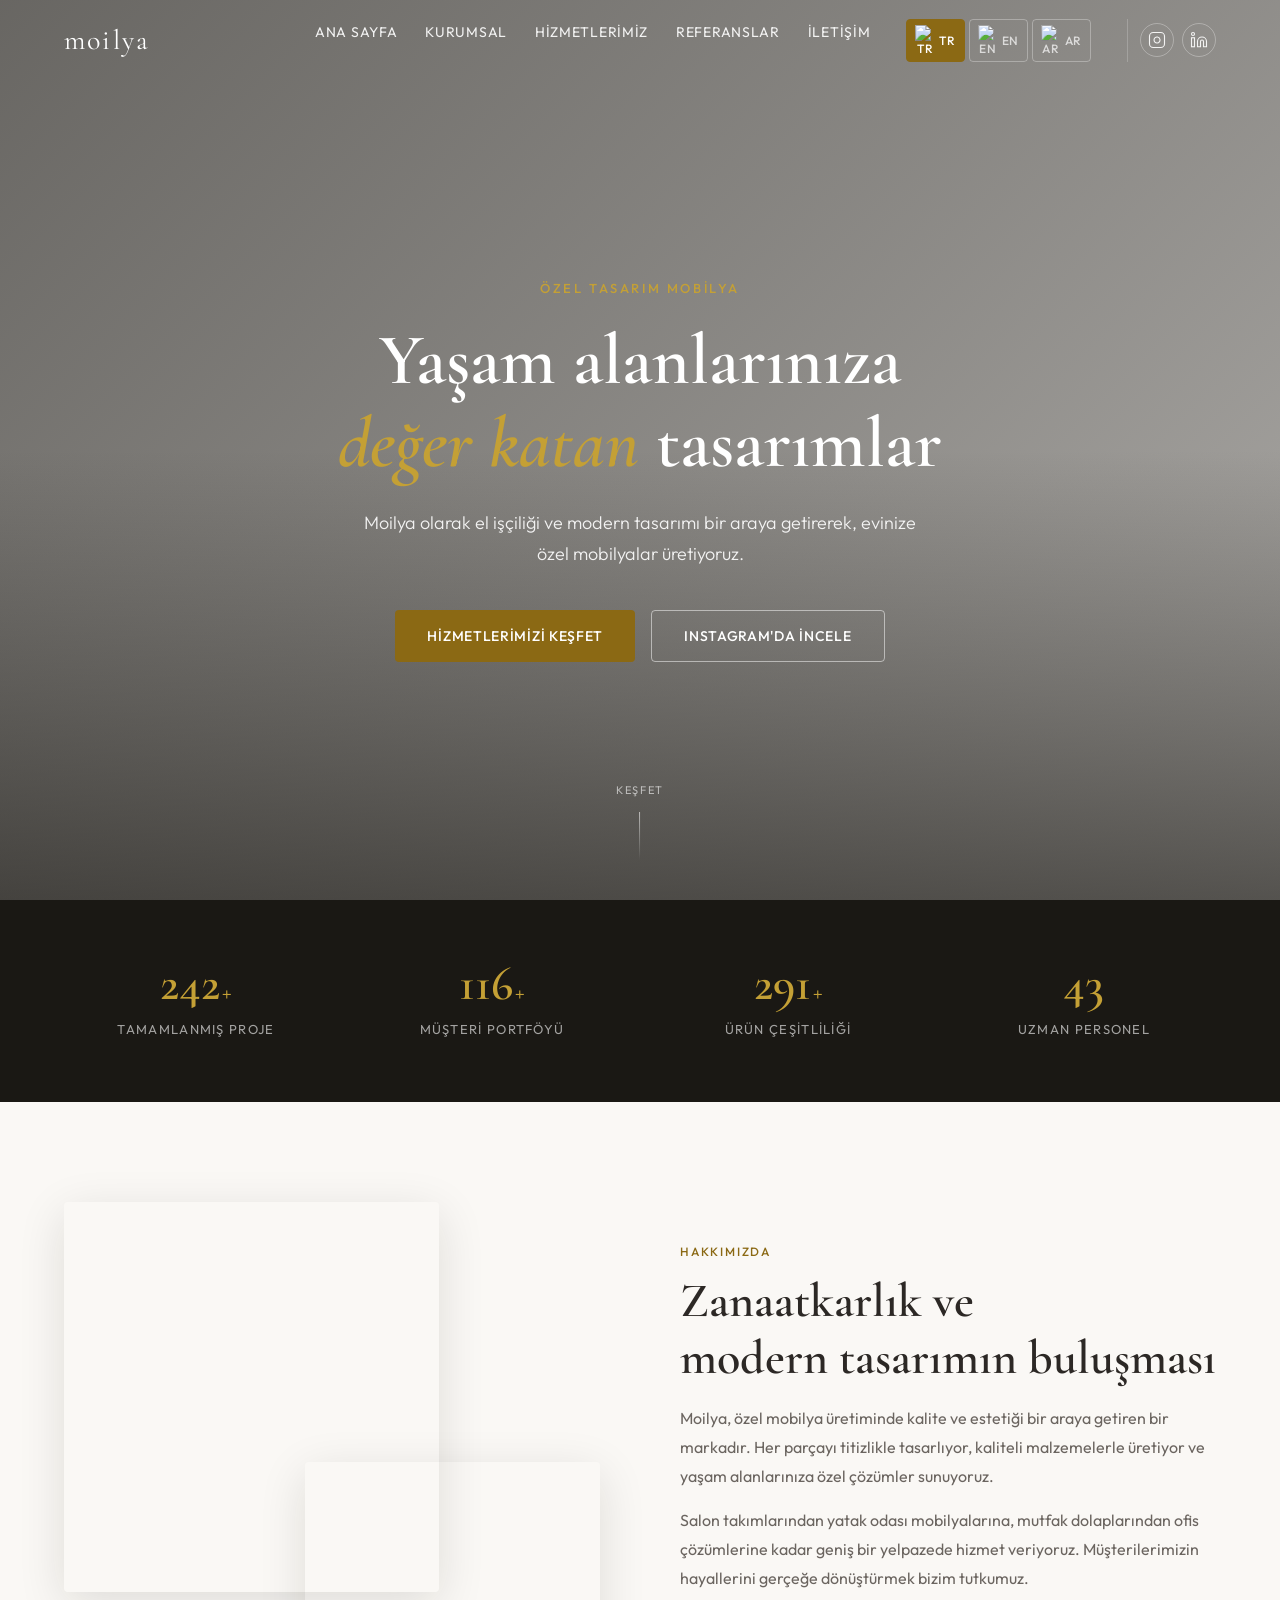
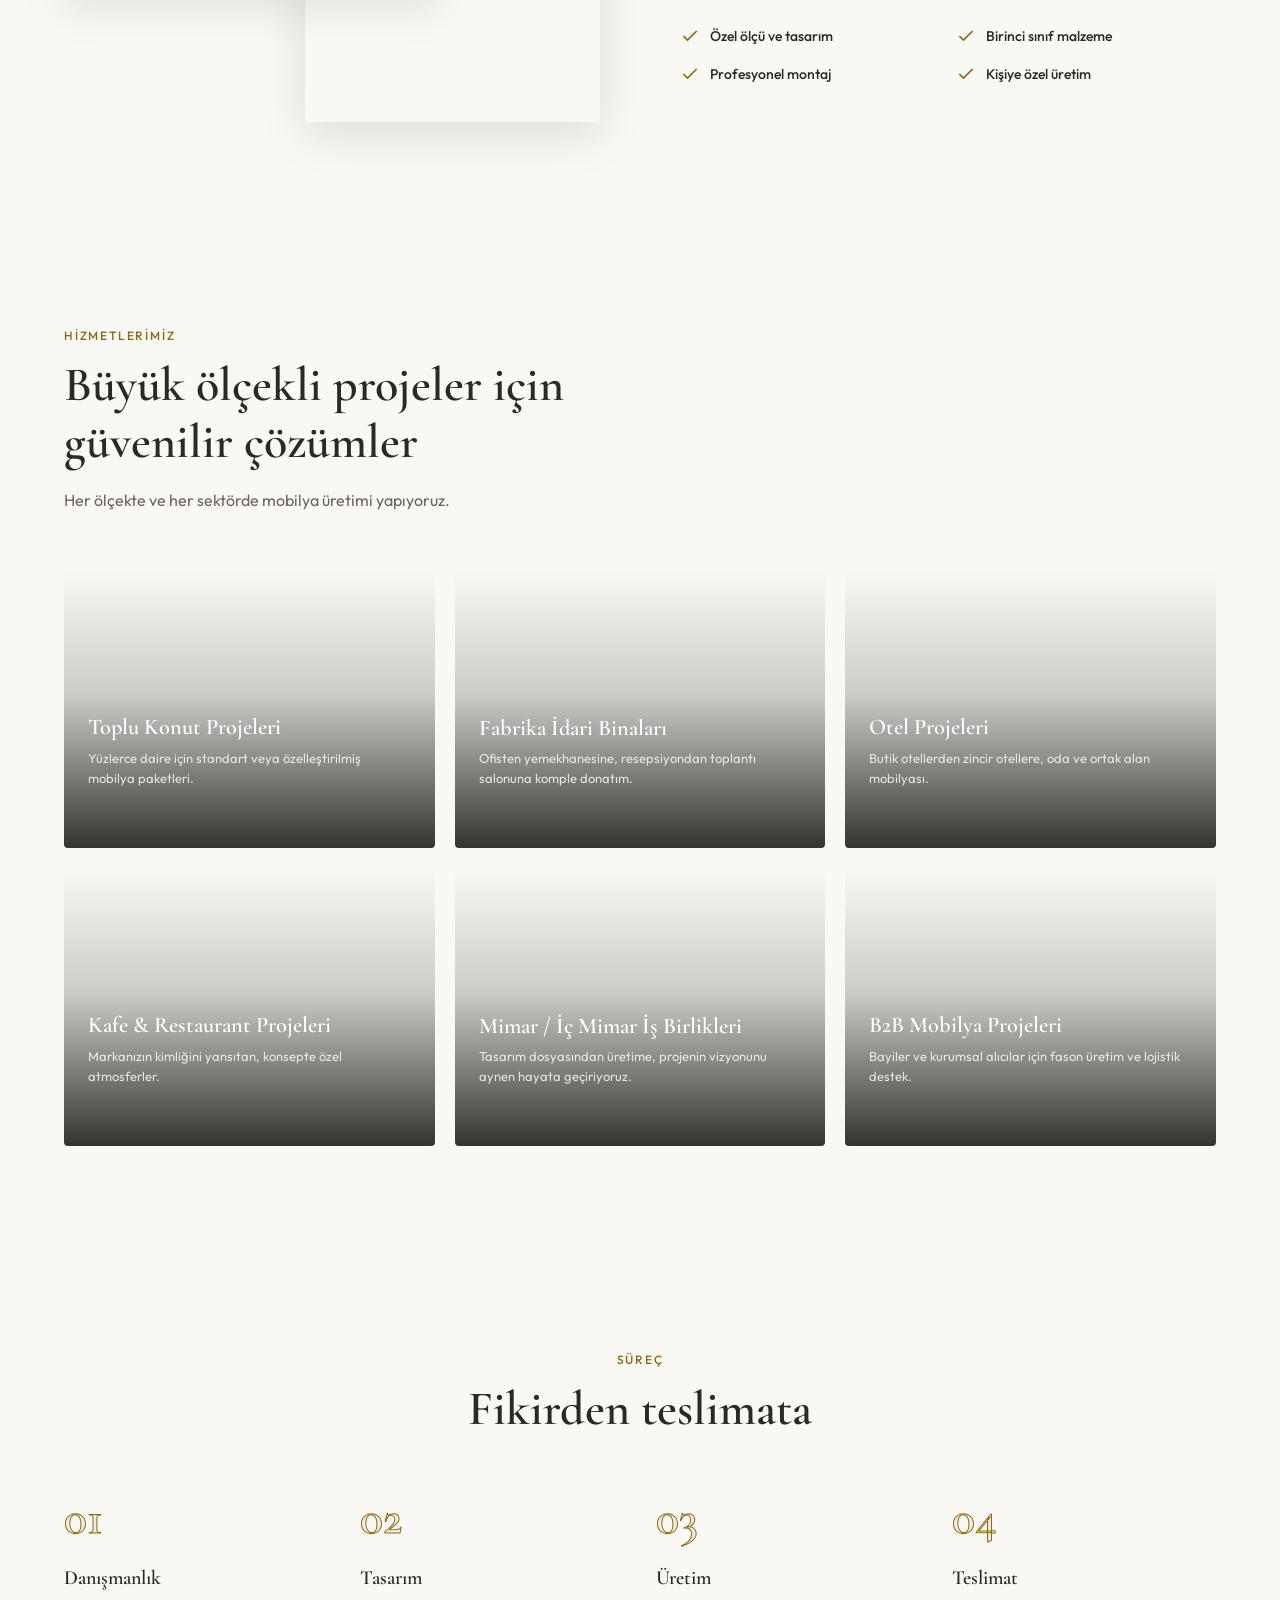
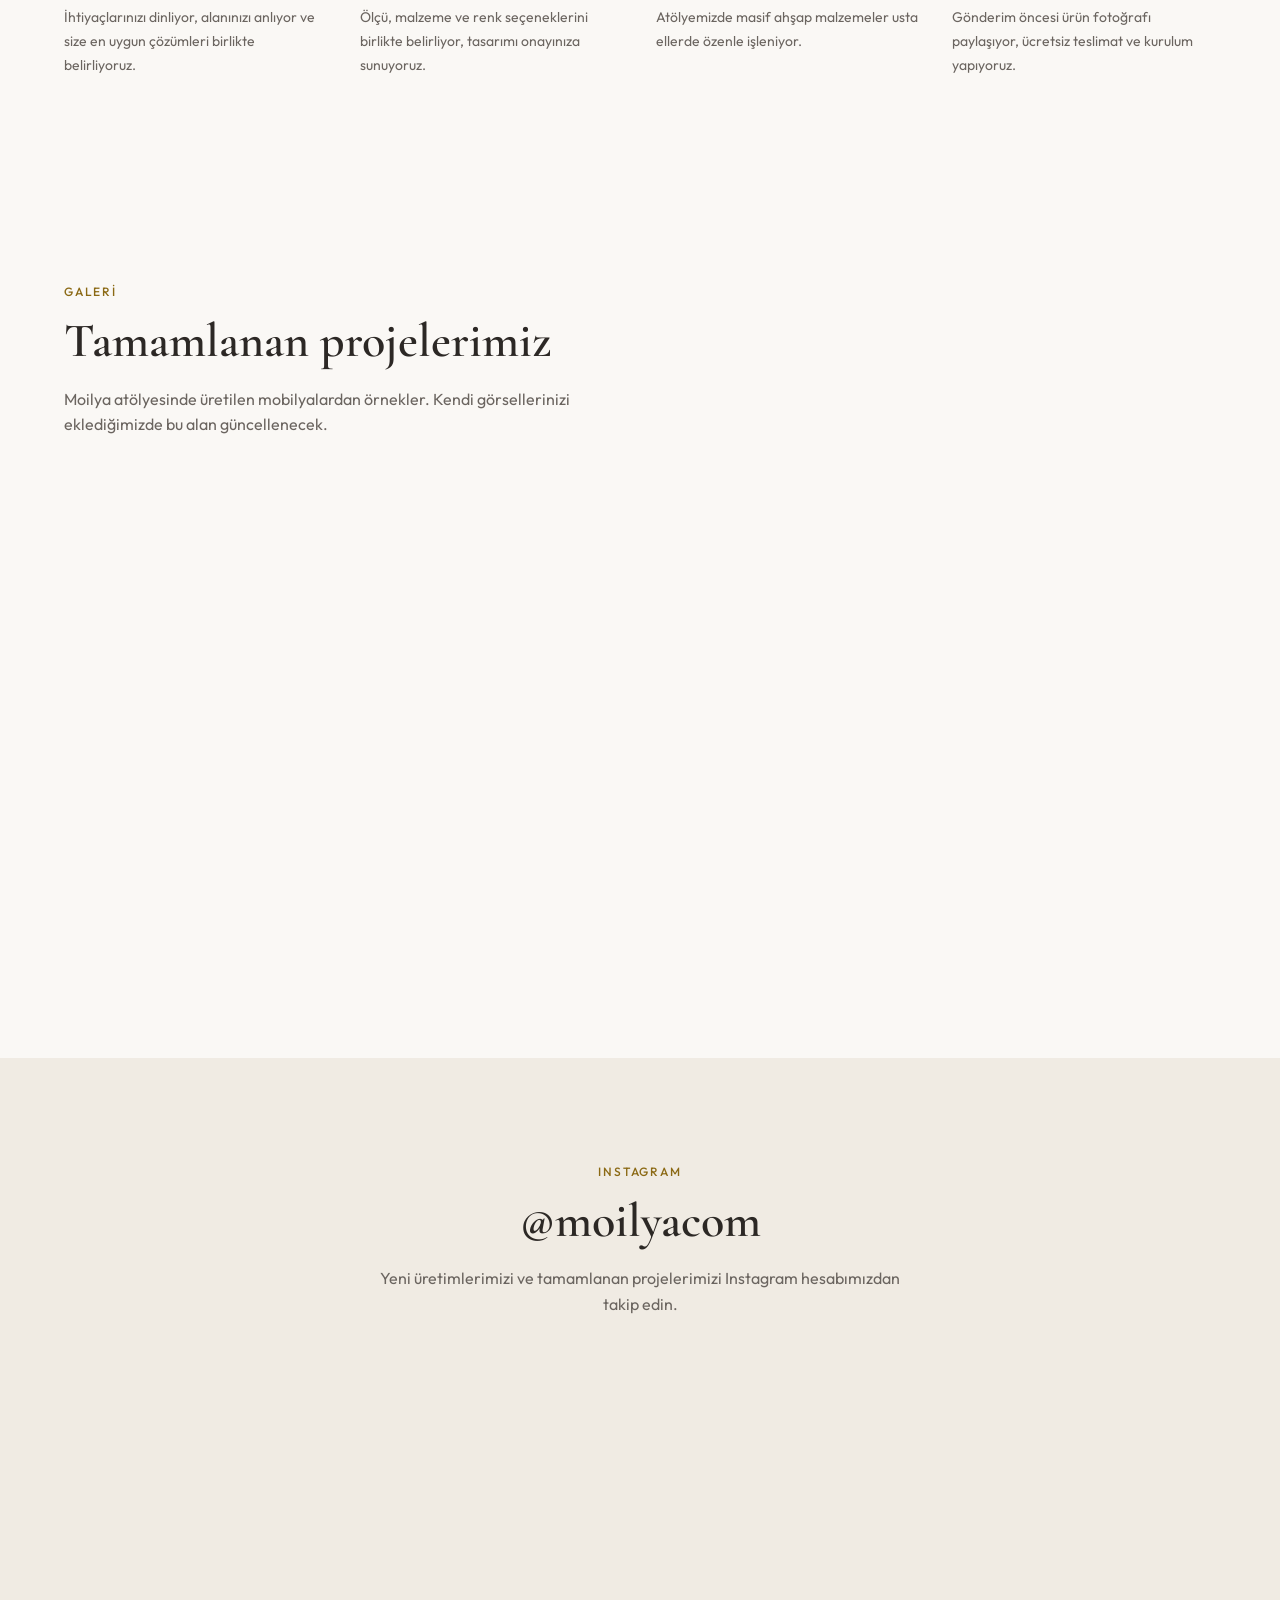
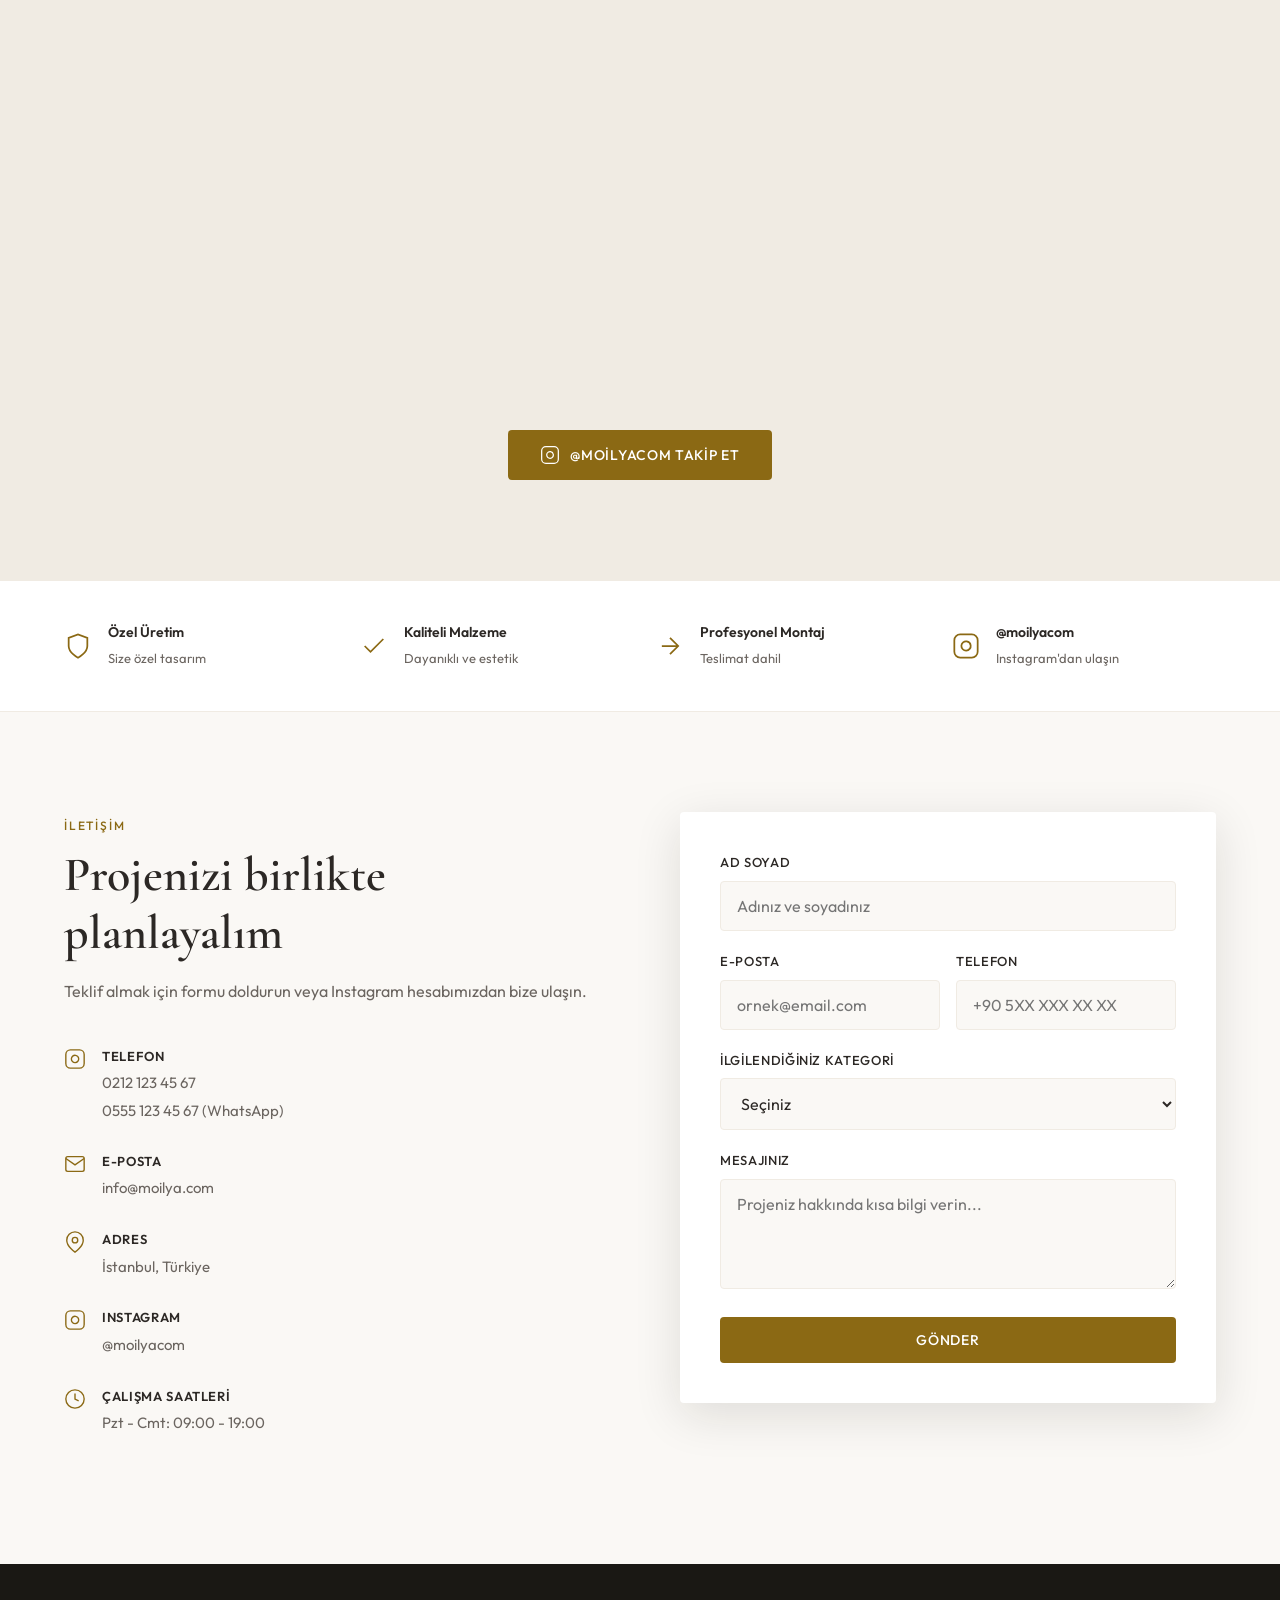
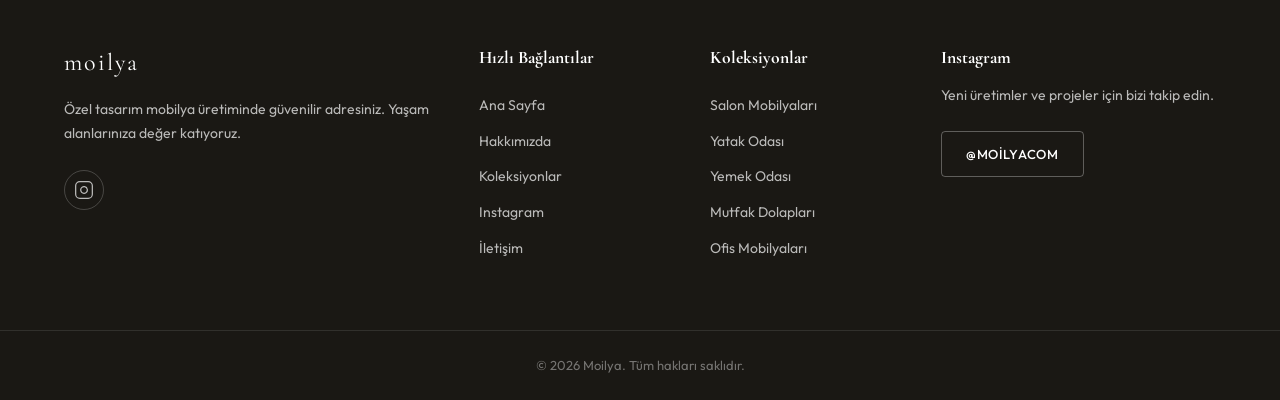
==== index.html @ 4c835725 "ilk yükleme" ====
<!DOCTYPE html>
<html lang="tr">
<head>
  <meta charset="UTF-8">
  <meta name="viewport" content="width=device-width, initial-scale=1.0">
  <meta name="description" content="Moilya - Özel tasarım mobilya üretimi. Salon, yatak odası, yemek odası ve ofis mobilyalarında kalite ve estetik.">
  <title>Moilya | Özel Tasarım Mobilya</title>
  <link rel="icon" href="assets/logo.png" type="image/png">
  <link rel="preconnect" href="https://fonts.googleapis.com">
  <link rel="preconnect" href="https://fonts.gstatic.com" crossorigin>
  <link href="https://fonts.googleapis.com/css2?family=Cormorant+Garamond:ital,wght@0,400;0,600;1,400&family=Outfit:wght@300;400;500;600&display=swap" rel="stylesheet">
  <link rel="stylesheet" href="styles.css">
</head>
<body>
  <header class="header" id="header">
    <nav class="nav container">
      <a href="#" class="logo">
        <span class="logo-text">moilya</span>
      </a>
      <button class="nav-toggle" id="navToggle" aria-label="Menüyü aç">
        <span></span>
        <span></span>
        <span></span>
      </button>
      <ul class="nav-links" id="navLinks">
        <li><a href="index.html" data-i18n="nav-home">Ana Sayfa</a></li>
        <li><a href="kurumsal.html" data-i18n="nav-corporate">Kurumsal</a></li>
        <li><a href="hizmetlerimiz.html" data-i18n="nav-services">Hizmetlerimiz</a></li>
        <li><a href="referanslar.html" data-i18n="nav-references">Referanslar</a></li>
        <li><a href="iletisim.html" data-i18n="nav-contact">İletişim</a></li>
        <li class="nav-lang">
          <button class="lang-btn active" id="langTR" onclick="setLang('tr')">
            <img src="https://flagcdn.com/w20/tr.png" alt="TR" width="20"> TR
          </button>
          <button class="lang-btn" id="langEN" onclick="setLang('en')">
            <img src="https://flagcdn.com/w20/us.png" alt="EN" width="20"> EN
          </button>
          <button class="lang-btn" id="langAR" onclick="setLang('ar')">
            <img src="https://flagcdn.com/w20/sa.png" alt="AR" width="20"> AR
          </button>
        </li>
        <li class="nav-social">
          <a href="https://www.instagram.com/moilyacom/" target="_blank" rel="noopener" aria-label="Instagram" class="nav-social-link">
            <svg width="18" height="18" viewBox="0 0 24 24" fill="none" stroke="currentColor" stroke-width="1.5"><rect x="2" y="2" width="20" height="20" rx="5"/><path d="M16 11.37A4 4 0 1112.63 8 4 4 0 0116 11.37z"/><line x1="17.5" y1="6.5" x2="17.51" y2="6.5"/></svg>
          </a>
          <a href="https://www.linkedin.com/company/moilya" target="_blank" rel="noopener" aria-label="LinkedIn" class="nav-social-link">
            <svg width="18" height="18" viewBox="0 0 24 24" fill="none" stroke="currentColor" stroke-width="1.5"><path d="M16 8a6 6 0 016 6v7h-4v-7a2 2 0 00-2-2 2 2 0 00-2 2v7h-4v-7a6 6 0 016-6z"/><rect x="2" y="9" width="4" height="12"/><circle cx="4" cy="4" r="2"/></svg>
          </a>
        </li>
      </ul>
    </nav>
  </header>

  <section class="hero" id="anasayfa">
    <div class="hero-bg"></div>
    <div class="hero-overlay"></div>
    <div class="hero-content container">
      <p class="hero-tag">Özel Tasarım Mobilya</p>
      <h1 class="hero-title">Yaşam alanlarınıza<br><em>değer katan</em> tasarımlar</h1>
      <p class="hero-desc">Moilya olarak el işçiliği ve modern tasarımı bir araya getirerek, evinize özel mobilyalar üretiyoruz.</p>
      <div class="hero-actions">
        <a href="#hizmetler" class="btn btn-primary">Hizmetlerimizi Keşfet</a>
        <a href="https://www.instagram.com/moilyacom/" target="_blank" rel="noopener" class="btn btn-outline">Instagram'da İncele</a>
      </div>
    </div>
    <div class="hero-scroll">
      <span>Keşfet</span>
      <div class="scroll-line"></div>
    </div>
  </section>

  <section class="stats">
    <div class="container stats-grid">
      <div class="stat">
        <span class="stat-number" data-target="250">0</span>
        <span class="stat-label">Tamamlanmış Proje</span>
      </div>
      <div class="stat">
        <span class="stat-number" data-target="120">0</span>
        <span class="stat-label">Müşteri Portföyü</span>
      </div>
      <div class="stat">
        <span class="stat-number" data-target="300">0</span>
        <span class="stat-label">Ürün Çeşitliliği</span>
      </div>
      <div class="stat stat-no-plus">
        <span class="stat-number" data-target="45">0</span>
        <span class="stat-label">Uzman Personel</span>
      </div>
    </div>
  </section>

  <section class="about section" id="hakkimizda">
    <div class="container about-grid">
      <div class="about-images">
        <div class="about-img about-img-1"></div>
        <div class="about-img about-img-2"></div>
      </div>
      <div class="about-content">
        <span class="section-tag">Hakkımızda</span>
        <h2 class="section-title">Zanaatkarlık ve<br>modern tasarımın buluşması</h2>
        <p class="about-text">Moilya, özel mobilya üretiminde kalite ve estetiği bir araya getiren bir markadır. Her parçayı titizlikle tasarlıyor, kaliteli malzemelerle üretiyor ve yaşam alanlarınıza özel çözümler sunuyoruz.</p>
        <p class="about-text">Salon takımlarından yatak odası mobilyalarına, mutfak dolaplarından ofis çözümlerine kadar geniş bir yelpazede hizmet veriyoruz. Müşterilerimizin hayallerini gerçeğe dönüştürmek bizim tutkumuz.</p>
        <ul class="about-features">
          <li>
            <svg width="20" height="20" viewBox="0 0 24 24" fill="none" stroke="currentColor" stroke-width="2"><path d="M20 6L9 17l-5-5"/></svg>
            Özel ölçü ve tasarım
          </li>
          <li>
            <svg width="20" height="20" viewBox="0 0 24 24" fill="none" stroke="currentColor" stroke-width="2"><path d="M20 6L9 17l-5-5"/></svg>
            Birinci sınıf malzeme
          </li>
          <li>
            <svg width="20" height="20" viewBox="0 0 24 24" fill="none" stroke="currentColor" stroke-width="2"><path d="M20 6L9 17l-5-5"/></svg>
            Profesyonel montaj
          </li>
          <li>
            <svg width="20" height="20" viewBox="0 0 24 24" fill="none" stroke="currentColor" stroke-width="2"><path d="M20 6L9 17l-5-5"/></svg>
            Kişiye özel üretim
          </li>
        </ul>
      </div>
    </div>
  </section>

  <section class="section" id="hizmetler">
    <div class="container">
      <div class="section-header">
        <span class="section-tag">Hizmetlerimiz</span>
        <h2 class="section-title">Büyük ölçekli projeler için<br>güvenilir çözümler</h2>
        <p class="section-desc">Her ölçekte ve her sektörde mobilya üretimi yapıyoruz.</p>
      </div>
      <div class="home-services-grid">

        <a href="hizmetlerimiz.html" class="home-svc-card">
          <div class="home-svc-img" style="background-image:url('https://images.unsplash.com/photo-1545324418-cc1a3fa10c00?w=800&q=80')"></div>
          <div class="home-svc-overlay">
            <h3>Toplu Konut Projeleri</h3>
            <p>Yüzlerce daire için standart veya özelleştirilmiş mobilya paketleri.</p>
            <span class="home-svc-link">Bilgi için tıklayınız →</span>
          </div>
        </a>

        <a href="hizmetlerimiz.html" class="home-svc-card">
          <div class="home-svc-img" style="background-image:url('https://images.unsplash.com/photo-1497366754035-f200968a6e72?w=800&q=80')"></div>
          <div class="home-svc-overlay">
            <h3>Fabrika İdari Binaları</h3>
            <p>Ofisten yemekhanesine, resepsiyondan toplantı salonuna komple donatım.</p>
            <span class="home-svc-link">Bilgi için tıklayınız →</span>
          </div>
        </a>

        <a href="hizmetlerimiz.html" class="home-svc-card">
          <div class="home-svc-img" style="background-image:url('https://images.unsplash.com/photo-1631049307264-da0ec9d70304?w=800&q=80')"></div>
          <div class="home-svc-overlay">
            <h3>Otel Projeleri</h3>
            <p>Butik otellerden zincir otellere, oda ve ortak alan mobilyası.</p>
            <span class="home-svc-link">Bilgi için tıklayınız →</span>
          </div>
        </a>

        <a href="hizmetlerimiz.html" class="home-svc-card">
          <div class="home-svc-img" style="background-image:url('https://images.unsplash.com/photo-1554118811-1e0d58224f24?w=800&q=80')"></div>
          <div class="home-svc-overlay">
            <h3>Kafe &amp; Restaurant Projeleri</h3>
            <p>Markanızın kimliğini yansıtan, konsepte özel atmosferler.</p>
            <span class="home-svc-link">Bilgi için tıklayınız →</span>
          </div>
        </a>

        <a href="hizmetlerimiz.html" class="home-svc-card">
          <div class="home-svc-img" style="background-image:url('https://images.unsplash.com/photo-1524758631624-e2822e304c36?w=800&q=80')"></div>
          <div class="home-svc-overlay">
            <h3>Mimar / İç Mimar İş Birlikleri</h3>
            <p>Tasarım dosyasından üretime, projenin vizyonunu aynen hayata geçiriyoruz.</p>
            <span class="home-svc-link">Bilgi için tıklayınız →</span>
          </div>
        </a>

        <a href="hizmetlerimiz.html" class="home-svc-card">
          <div class="home-svc-img" style="background-image:url('https://images.unsplash.com/photo-1553062407-98eeb64c6a62?w=800&q=80')"></div>
          <div class="home-svc-overlay">
            <h3>B2B Mobilya Projeleri</h3>
            <p>Bayiler ve kurumsal alıcılar için fason üretim ve lojistik destek.</p>
            <span class="home-svc-link">Bilgi için tıklayınız →</span>
          </div>
        </a>

      </div>
    </div>
  </section>

  <section class="process section">
    <div class="container">
      <div class="section-header section-header-center">
        <span class="section-tag">Süreç</span>
        <h2 class="section-title">Fikirden teslimata</h2>
      </div>
      <div class="process-steps">
        <div class="process-step">
          <div class="process-number">01</div>
          <h3>Danışmanlık</h3>
          <p>İhtiyaçlarınızı dinliyor, alanınızı anlıyor ve size en uygun çözümleri birlikte belirliyoruz.</p>
        </div>
        <div class="process-step">
          <div class="process-number">02</div>
          <h3>Tasarım</h3>
          <p>Ölçü, malzeme ve renk seçeneklerini birlikte belirliyor, tasarımı onayınıza sunuyoruz.</p>
        </div>
        <div class="process-step">
          <div class="process-number">03</div>
          <h3>Üretim</h3>
          <p>Atölyemizde masif ahşap malzemeler usta ellerde özenle işleniyor.</p>
        </div>
        <div class="process-step">
          <div class="process-number">04</div>
          <h3>Teslimat</h3>
          <p>Gönderim öncesi ürün fotoğrafı paylaşıyor, ücretsiz teslimat ve kurulum yapıyoruz.</p>
        </div>
      </div>
    </div>
  </section>

  <section class="gallery section" id="galeri">
    <div class="container">
      <div class="section-header">
        <span class="section-tag">Galeri</span>
        <h2 class="section-title">Tamamlanan projelerimiz</h2>
        <p class="section-desc">Moilya atölyesinde üretilen mobilyalardan örnekler. Kendi görsellerinizi eklediğimizde bu alan güncellenecek.</p>
      </div>
      <div class="gallery-grid">
        <div class="gallery-item gallery-item-1"></div>
        <div class="gallery-item gallery-item-2"></div>
        <div class="gallery-item gallery-item-3"></div>
        <div class="gallery-item gallery-item-4"></div>
        <div class="gallery-item gallery-item-5"></div>
        <div class="gallery-item gallery-item-6"></div>
      </div>
    </div>
  </section>

  <section class="instagram section" id="instagram">
    <div class="container">
      <div class="section-header section-header-center">
        <span class="section-tag">Instagram</span>
        <h2 class="section-title">@moilyacom</h2>
        <p class="section-desc">Yeni üretimlerimizi ve tamamlanan projelerimizi Instagram hesabımızdan takip edin.</p>
      </div>
      <div class="instagram-embed-grid">
        <div class="ig-embed-item">
          <blockquote class="instagram-media" data-instgrm-permalink="https://www.instagram.com/p/Da79SxdIq-A/" data-instgrm-version="14"></blockquote>
        </div>
        <div class="ig-embed-item">
          <blockquote class="instagram-media" data-instgrm-permalink="https://www.instagram.com/reel/Da5hCzsIH5F/" data-instgrm-version="14"></blockquote>
        </div>
        <div class="ig-embed-item">
          <blockquote class="instagram-media" data-instgrm-permalink="https://www.instagram.com/p/Da3IEBboJec/" data-instgrm-version="14"></blockquote>
        </div>
        <div class="ig-embed-item">
          <blockquote class="instagram-media" data-instgrm-permalink="https://www.instagram.com/reel/DYwzNgAIsZ3/" data-instgrm-version="14"></blockquote>
        </div>
        <div class="ig-embed-item">
          <blockquote class="instagram-media" data-instgrm-permalink="https://www.instagram.com/p/DYtq-pyoAyU/" data-instgrm-version="14"></blockquote>
        </div>
        <div class="ig-embed-item">
          <blockquote class="instagram-media" data-instgrm-permalink="https://www.instagram.com/p/DX1i2HmCGeM/" data-instgrm-version="14"></blockquote>
        </div>
      </div>
      <script async src="//www.instagram.com/embed.js"></script>
      <div class="instagram-cta">
        <a href="https://www.instagram.com/moilyacom/" target="_blank" rel="noopener" class="btn btn-primary">
          <svg width="20" height="20" viewBox="0 0 24 24" fill="none" stroke="currentColor" stroke-width="1.5"><rect x="2" y="2" width="20" height="20" rx="5"/><path d="M16 11.37A4 4 0 1112.63 8 4 4 0 0116 11.37z"/><line x1="17.5" y1="6.5" x2="17.51" y2="6.5"/></svg>
          @moilyacom Takip Et
        </a>
      </div>
    </div>
  </section>

  <section class="features-bar">
    <div class="container features-grid">
      <div class="feature">
        <svg width="28" height="28" viewBox="0 0 24 24" fill="none" stroke="currentColor" stroke-width="1.5"><path d="M12 22s8-4 8-10V5l-8-3-8 3v7c0 6 8 10 8 10z"/></svg>
        <div>
          <strong>Özel Üretim</strong>
          <span>Size özel tasarım</span>
        </div>
      </div>
      <div class="feature">
        <svg width="28" height="28" viewBox="0 0 24 24" fill="none" stroke="currentColor" stroke-width="1.5"><path d="M20 6L9 17l-5-5"/></svg>
        <div>
          <strong>Kaliteli Malzeme</strong>
          <span>Dayanıklı ve estetik</span>
        </div>
      </div>
      <div class="feature">
        <svg width="28" height="28" viewBox="0 0 24 24" fill="none" stroke="currentColor" stroke-width="1.5"><path d="M5 12h14M12 5l7 7-7 7"/></svg>
        <div>
          <strong>Profesyonel Montaj</strong>
          <span>Teslimat dahil</span>
        </div>
      </div>
      <div class="feature">
        <svg width="28" height="28" viewBox="0 0 24 24" fill="none" stroke="currentColor" stroke-width="1.5"><rect x="2" y="2" width="20" height="20" rx="5"/><path d="M16 11.37A4 4 0 1112.63 8 4 4 0 0116 11.37z"/></svg>
        <div>
          <strong>@moilyacom</strong>
          <span>Instagram'dan ulaşın</span>
        </div>
      </div>
    </div>
  </section>

  <section class="contact section" id="iletisim">
    <div class="container contact-grid">
      <div class="contact-info">
        <span class="section-tag">İletişim</span>
        <h2 class="section-title">Projenizi birlikte planlayalım</h2>
        <p class="contact-desc">Teklif almak için formu doldurun veya Instagram hesabımızdan bize ulaşın.</p>
        <ul class="contact-details">
          <li>
            <svg width="22" height="22" viewBox="0 0 24 24" fill="none" stroke="currentColor" stroke-width="1.5"><rect x="2" y="2" width="20" height="20" rx="5"/><path d="M16 11.37A4 4 0 1112.63 8 4 4 0 0116 11.37z"/><line x1="17.5" y1="6.5" x2="17.51" y2="6.5"/></svg>
            <div>
              <strong>Telefon</strong>
              <span><a href="tel:+902121234567">0212 123 45 67</a></span>
              <span><a href="tel:+905551234567">0555 123 45 67</a> (WhatsApp)</span>
            </div>
          </li>
          <li>
            <svg width="22" height="22" viewBox="0 0 24 24" fill="none" stroke="currentColor" stroke-width="1.5"><path d="M4 4h16c1.1 0 2 .9 2 2v12c0 1.1-.9 2-2 2H4c-1.1 0-2-.9-2-2V6c0-1.1.9-2 2-2z"/><polyline points="22,6 12,13 2,6"/></svg>
            <div>
              <strong>E-posta</strong>
              <span><a href="mailto:info@moilya.com">info@moilya.com</a></span>
            </div>
          </li>
          <li>
            <svg width="22" height="22" viewBox="0 0 24 24" fill="none" stroke="currentColor" stroke-width="1.5"><path d="M21 10c0 7-9 13-9 13s-9-6-9-13a9 9 0 0118 0z"/><circle cx="12" cy="10" r="3"/></svg>
            <div>
              <strong>Adres</strong>
              <span>İstanbul, Türkiye</span>
            </div>
          </li>
          <li>
            <svg width="22" height="22" viewBox="0 0 24 24" fill="none" stroke="currentColor" stroke-width="1.5"><rect x="2" y="2" width="20" height="20" rx="5"/><path d="M16 11.37A4 4 0 1112.63 8 4 4 0 0116 11.37z"/><line x1="17.5" y1="6.5" x2="17.51" y2="6.5"/></svg>
            <div>
              <strong>Instagram</strong>
              <span><a href="https://www.instagram.com/moilyacom/" target="_blank" rel="noopener">@moilyacom</a></span>
            </div>
          </li>
          <li>
            <svg width="22" height="22" viewBox="0 0 24 24" fill="none" stroke="currentColor" stroke-width="1.5"><circle cx="12" cy="12" r="10"/><polyline points="12 6 12 12 16 14"/></svg>
            <div>
              <strong>Çalışma Saatleri</strong>
              <span>Pzt - Cmt: 09:00 - 19:00</span>
            </div>
          </li>
        </ul>
      </div>
      <form class="contact-form" id="contactForm">
        <div class="form-group">
          <label for="name">Ad Soyad</label>
          <input type="text" id="name" name="name" required placeholder="Adınız ve soyadınız">
        </div>
        <div class="form-row">
          <div class="form-group">
            <label for="email">E-posta</label>
            <input type="email" id="email" name="email" required placeholder="ornek@email.com">
          </div>
          <div class="form-group">
            <label for="phone">Telefon</label>
            <input type="tel" id="phone" name="phone" placeholder="+90 5XX XXX XX XX">
          </div>
        </div>
        <div class="form-group">
          <label for="category">İlgilendiğiniz Kategori</label>
          <select id="category" name="category">
            <option value="">Seçiniz</option>
            <option value="salon">Salon Mobilyaları</option>
            <option value="yatak">Yatak Odası</option>
            <option value="yemek">Yemek Odası</option>
            <option value="mutfak">Mutfak Dolapları</option>
            <option value="ofis">Ofis Mobilyaları</option>
            <option value="ozel">Özel Tasarım</option>
          </select>
        </div>
        <div class="form-group">
          <label for="message">Mesajınız</label>
          <textarea id="message" name="message" rows="4" required placeholder="Projeniz hakkında kısa bilgi verin..."></textarea>
        </div>
        <button type="submit" class="btn btn-primary btn-full">Gönder</button>
        <p class="form-success" id="formSuccess">Mesajınız alındı! En kısa sürede size dönüş yapacağız.</p>
      </form>
    </div>
  </section>

  <footer class="footer">
    <div class="container footer-grid">
      <div class="footer-brand">
      <a href="#" class="logo">
        <span class="logo-text">moilya</span>
      </a>
        <p>Özel tasarım mobilya üretiminde güvenilir adresiniz. Yaşam alanlarınıza değer katıyoruz.</p>
        <div class="social-links">
          <a href="https://www.instagram.com/moilyacom/" target="_blank" rel="noopener" aria-label="Instagram">
            <svg width="20" height="20" viewBox="0 0 24 24" fill="none" stroke="currentColor" stroke-width="1.5"><rect x="2" y="2" width="20" height="20" rx="5"/><path d="M16 11.37A4 4 0 1112.63 8 4 4 0 0116 11.37z"/><line x1="17.5" y1="6.5" x2="17.51" y2="6.5"/></svg>
          </a>
        </div>
      </div>
      <div class="footer-links">
        <h4>Hızlı Bağlantılar</h4>
        <ul>
          <li><a href="#anasayfa">Ana Sayfa</a></li>
          <li><a href="#hakkimizda">Hakkımızda</a></li>
          <li><a href="#koleksiyonlar">Koleksiyonlar</a></li>
          <li><a href="#instagram">Instagram</a></li>
          <li><a href="#iletisim">İletişim</a></li>
        </ul>
      </div>
      <div class="footer-links">
        <h4>Koleksiyonlar</h4>
        <ul>
          <li><a href="#koleksiyonlar">Salon Mobilyaları</a></li>
          <li><a href="#koleksiyonlar">Yatak Odası</a></li>
          <li><a href="#koleksiyonlar">Yemek Odası</a></li>
          <li><a href="#koleksiyonlar">Mutfak Dolapları</a></li>
          <li><a href="#koleksiyonlar">Ofis Mobilyaları</a></li>
        </ul>
      </div>
      <div class="footer-newsletter">
        <h4>Instagram</h4>
        <p>Yeni üretimler ve projeler için bizi takip edin.</p>
        <a href="https://www.instagram.com/moilyacom/" target="_blank" rel="noopener" class="btn btn-outline btn-instagram-footer">@moilyacom</a>
      </div>
    </div>
    <div class="footer-bottom">
      <div class="container">
        <p>&copy; 2026 Moilya. Tüm hakları saklıdır.</p>
      </div>
    </div>
  </footer>


  <script src="script.js"></script>
</body>
</html>
---- styles.css ----
/* ===== Variables ===== */
:root {
  --color-bg: #faf8f5;
  --color-bg-dark: #1a1814;
  --color-text: #2c2825;
  --color-text-light: #6b6560;
  --color-accent: #8b6914;
  --color-accent-light: #c4a035;
  --color-cream: #f0ebe3;
  --color-white: #ffffff;
  --font-display: 'Cormorant Garamond', Georgia, serif;
  --font-body: 'Outfit', -apple-system, sans-serif;
  --transition: 0.3s cubic-bezier(0.4, 0, 0.2, 1);
  --shadow: 0 4px 24px rgba(26, 24, 20, 0.08);
  --shadow-lg: 0 12px 48px rgba(26, 24, 20, 0.12);
  --radius: 4px;
  --header-height: 80px;
}

/* ===== Reset ===== */
*, *::before, *::after {
  box-sizing: border-box;
  margin: 0;
  padding: 0;
}

html {
  scroll-behavior: smooth;
  scroll-padding-top: var(--header-height);
}

body {
  font-family: var(--font-body);
  font-size: 16px;
  line-height: 1.6;
  color: var(--color-text);
  background: var(--color-bg);
  overflow-x: hidden;
}

img {
  max-width: 100%;
  display: block;
}

a {
  color: inherit;
  text-decoration: none;
}

ul {
  list-style: none;
}

button, input, select, textarea {
  font-family: inherit;
  font-size: inherit;
}

.container {
  width: 100%;
  max-width: 1200px;
  margin: 0 auto;
  padding: 0 24px;
}

.section {
  padding: 100px 0;
}

.section-tag {
  display: inline-block;
  font-size: 12px;
  font-weight: 500;
  letter-spacing: 0.15em;
  text-transform: uppercase;
  color: var(--color-accent);
  margin-bottom: 12px;
}

.section-title {
  font-family: var(--font-display);
  font-size: clamp(2rem, 4vw, 3rem);
  font-weight: 600;
  line-height: 1.2;
  color: var(--color-text);
  margin-bottom: 16px;
}

.section-desc {
  color: var(--color-text-light);
  max-width: 540px;
}

.section-header {
  margin-bottom: 56px;
}

.section-header-center {
  text-align: center;
}

.section-header-center .section-desc {
  margin: 0 auto;
}

/* ===== Buttons ===== */
.btn {
  display: inline-flex;
  align-items: center;
  justify-content: center;
  padding: 14px 32px;
  font-size: 14px;
  font-weight: 500;
  letter-spacing: 0.05em;
  text-transform: uppercase;
  border: none;
  border-radius: var(--radius);
  cursor: pointer;
  transition: var(--transition);
}

.btn-primary {
  background: var(--color-accent);
  color: var(--color-white);
}

.btn-primary:hover {
  background: var(--color-accent-light);
  transform: translateY(-2px);
  box-shadow: var(--shadow);
}

.btn-outline {
  background: transparent;
  color: var(--color-white);
  border: 1px solid rgba(255, 255, 255, 0.5);
}

.btn-outline:hover {
  background: var(--color-white);
  color: var(--color-text);
  border-color: var(--color-white);
}

.btn-full {
  width: 100%;
}

/* ===== Header ===== */
.header {
  position: fixed;
  top: 0;
  left: 0;
  right: 0;
  z-index: 1000;
  height: var(--header-height);
  transition: var(--transition);
}

.header.scrolled {
  background: rgba(250, 248, 245, 0.95);
  backdrop-filter: blur(12px);
  box-shadow: var(--shadow);
}

.header.scrolled .logo,
.header.scrolled .nav-links a {
  color: var(--color-text);
}

.header.scrolled .nav-toggle span {
  background: var(--color-text);
}

.nav {
  display: flex;
  align-items: center;
  justify-content: space-between;
  height: 100%;
}

.logo {
  display: flex;
  align-items: center;
  transition: var(--transition);
}

.logo-img {
  display: none;
}

.logo-text {
  font-family: var(--font-display);
  font-size: 28px;
  font-weight: 400;
  letter-spacing: 0.08em;
  color: var(--color-white);
  transition: var(--transition);
}

.header.scrolled .logo-text {
  color: var(--color-text);
}

.footer .logo-text {
  color: var(--color-white);
  font-size: 24px;
}

.nav-links {
  display: flex;
  gap: 28px;
}

.nav-links a {
  font-size: 14px;
  font-weight: 400;
  letter-spacing: 0.05em;
  text-transform: uppercase;
  color: rgba(255, 255, 255, 0.9);
  transition: var(--transition);
  position: relative;
}

.nav-links a::after {
  content: '';
  position: absolute;
  bottom: -4px;
  left: 0;
  width: 0;
  height: 1px;
  background: var(--color-accent-light);
  transition: var(--transition);
}

.nav-links a:hover::after {
  width: 100%;
}

.nav-toggle {
  display: none;
  flex-direction: column;
  gap: 6px;
  background: none;
  border: none;
  cursor: pointer;
  padding: 4px;
}

.nav-toggle span {
  display: block;
  width: 24px;
  height: 2px;
  background: var(--color-white);
  transition: var(--transition);
}

/* ===== Hero ===== */
.hero {
  position: relative;
  min-height: 100vh;
  display: flex;
  align-items: center;
  justify-content: center;
}

.hero-bg {
  position: absolute;
  inset: 0;
  background:
    linear-gradient(135deg, rgba(26,24,20,0.65) 0%, rgba(26,24,20,0.35) 100%),
    url('https://images.unsplash.com/photo-1448375240586-882707db888b?w=1920&q=80') center/cover no-repeat;
}

.hero-overlay {
  position: absolute;
  inset: 0;
  background: linear-gradient(to top, rgba(26, 24, 20, 0.6) 0%, transparent 50%);
}

.hero-content {
  position: relative;
  z-index: 2;
  text-align: center;
  color: var(--color-white);
  padding: 120px 24px 80px;
}

.hero-tag {
  font-size: 13px;
  font-weight: 500;
  letter-spacing: 0.2em;
  text-transform: uppercase;
  color: var(--color-accent-light);
  margin-bottom: 20px;
}

.hero-title {
  font-family: var(--font-display);
  font-size: clamp(2.5rem, 6vw, 4.5rem);
  font-weight: 600;
  line-height: 1.15;
  margin-bottom: 24px;
}

.hero-title em {
  font-style: italic;
  color: var(--color-accent-light);
}

.hero-desc {
  font-size: 18px;
  font-weight: 300;
  max-width: 560px;
  margin: 0 auto 40px;
  opacity: 0.9;
  line-height: 1.7;
}

.hero-actions {
  display: flex;
  gap: 16px;
  justify-content: center;
  flex-wrap: wrap;
}

.hero-scroll {
  position: absolute;
  bottom: 40px;
  left: 50%;
  transform: translateX(-50%);
  display: flex;
  flex-direction: column;
  align-items: center;
  gap: 12px;
  color: rgba(255, 255, 255, 0.6);
  font-size: 11px;
  letter-spacing: 0.15em;
  text-transform: uppercase;
}

.scroll-line {
  width: 1px;
  height: 48px;
  background: linear-gradient(to bottom, rgba(255,255,255,0.6), transparent);
  animation: scrollPulse 2s ease-in-out infinite;
}

@keyframes scrollPulse {
  0%, 100% { opacity: 0.3; transform: scaleY(0.8); }
  50% { opacity: 1; transform: scaleY(1); }
}

/* ===== Stats ===== */
.stats {
  background: var(--color-bg-dark);
  padding: 60px 0;
}

.stats-grid {
  display: grid;
  grid-template-columns: repeat(4, 1fr);
  gap: 32px;
  text-align: center;
}

.stat-number {
  display: block;
  font-family: var(--font-display);
  font-size: 3rem;
  font-weight: 600;
  color: var(--color-accent-light);
  line-height: 1;
  margin-bottom: 8px;
}

.stat-number::after {
  content: '+';
  font-size: 1.5rem;
  margin-left: 2px;
}

.stat-no-plus .stat-number::after {
  content: '';
}

.stat-label {
  font-size: 13px;
  letter-spacing: 0.1em;
  text-transform: uppercase;
  color: rgba(255, 255, 255, 0.6);
}

/* ===== About ===== */
.about-grid {
  display: grid;
  grid-template-columns: 1fr 1fr;
  gap: 80px;
  align-items: center;
}

.about-images {
  position: relative;
  height: 520px;
}

.about-img {
  position: absolute;
  border-radius: var(--radius);
  background-size: cover;
  background-position: center;
  box-shadow: var(--shadow-lg);
}

.about-img-1 {
  top: 0;
  left: 0;
  width: 70%;
  height: 75%;
  background-image: url('https://images.unsplash.com/photo-1555041469-a586c61ea9bc?w=800&q=80');
  z-index: 2;
}

.about-img-2 {
  bottom: 0;
  right: 0;
  width: 55%;
  height: 50%;
  background-image: url('https://images.unsplash.com/photo-1618221195710-dd6b41faaea6?w=600&q=80');
  z-index: 1;
}

.about-text {
  color: var(--color-text-light);
  margin-bottom: 16px;
  line-height: 1.8;
}

.about-features {
  margin-top: 32px;
  display: grid;
  grid-template-columns: 1fr 1fr;
  gap: 16px;
}

.about-features li {
  display: flex;
  align-items: center;
  gap: 10px;
  font-size: 14px;
  font-weight: 500;
}

.about-features svg {
  color: var(--color-accent);
  flex-shrink: 0;
}

/* ===== Collections ===== */
.collections {
  background: var(--color-cream);
}

.collections-grid {
  display: grid;
  grid-template-columns: repeat(3, 1fr);
  grid-template-rows: repeat(2, 280px);
  gap: 20px;
}

.collection-card {
  position: relative;
  border-radius: var(--radius);
  overflow: hidden;
  cursor: pointer;
}

.collection-card-large {
  grid-row: span 2;
}

.collection-img {
  position: absolute;
  inset: 0;
  background-size: cover;
  background-position: center;
  transition: transform 0.6s ease;
}

.collection-card:hover .collection-img {
  transform: scale(1.08);
}

.collection-salon { background-image: url('https://images.unsplash.com/photo-1615873968403-89dffe614e67?w=800&q=80'); }
.collection-yatak { background-image: url('https://images.unsplash.com/photo-1616594039964-ae9021a400a0?w=600&q=80'); }
.collection-yemek { background-image: url('https://images.unsplash.com/photo-1617806118773-123567a134a2?w=600&q=80'); }
.collection-mutfak { background-image: url('https://images.unsplash.com/photo-1556912173-46c336c7fd55?w=600&q=80'); }
.collection-ofis { background-image: url('https://images.unsplash.com/photo-1497366216548-37526070297c?w=600&q=80'); }

.collection-overlay {
  position: absolute;
  inset: 0;
  background: linear-gradient(to top, rgba(26, 24, 20, 0.85) 0%, rgba(26, 24, 20, 0.2) 50%, transparent 100%);
  display: flex;
  flex-direction: column;
  justify-content: flex-end;
  padding: 28px;
  color: var(--color-white);
  transition: var(--transition);
}

.collection-overlay h3 {
  font-family: var(--font-display);
  font-size: 1.5rem;
  font-weight: 600;
  margin-bottom: 6px;
}

.collection-overlay p {
  font-size: 13px;
  opacity: 0.8;
  margin-bottom: 12px;
}

.collection-link {
  font-size: 13px;
  font-weight: 500;
  letter-spacing: 0.05em;
  opacity: 0;
  transform: translateY(8px);
  transition: var(--transition);
}

.collection-card:hover .collection-link {
  opacity: 1;
  transform: translateY(0);
}

/* ===== Process ===== */
.process-steps {
  display: grid;
  grid-template-columns: repeat(4, 1fr);
  gap: 32px;
}

.process-number {
  font-family: var(--font-display);
  font-size: 3rem;
  font-weight: 600;
  color: var(--color-cream);
  -webkit-text-stroke: 1px var(--color-accent);
  margin-bottom: 20px;
  line-height: 1;
}

.process-step h3 {
  font-family: var(--font-display);
  font-size: 1.25rem;
  font-weight: 600;
  margin-bottom: 12px;
}

.process-step p {
  font-size: 14px;
  color: var(--color-text-light);
  line-height: 1.7;
}

/* ===== Gallery ===== */
.gallery-grid {
  display: grid;
  grid-template-columns: repeat(4, 1fr);
  grid-template-rows: repeat(2, 220px);
  gap: 12px;
}

.gallery-item {
  border-radius: var(--radius);
  background-size: cover;
  background-position: center;
  transition: var(--transition);
  cursor: pointer;
}

.gallery-item:hover {
  transform: scale(1.02);
  box-shadow: var(--shadow-lg);
}

.gallery-item-1 {
  grid-column: span 2;
  grid-row: span 2;
  background-image: url('https://images.unsplash.com/photo-1555041469-a586c61ea9bc?w=800&q=80');
}

.gallery-item-2 { background-image: url('https://images.unsplash.com/photo-1600566753190-17f0baa2a6c3?w=400&q=80'); }
.gallery-item-3 { background-image: url('https://images.unsplash.com/photo-1600585154340-be6161a56a0c?w=400&q=80'); }
.gallery-item-4 { background-image: url('https://images.unsplash.com/photo-1600607687939-ce8a6c25118c?w=400&q=80'); }
.gallery-item-5 { background-image: url('https://images.unsplash.com/photo-1600573472550-8090bfc73604?w=400&q=80'); }
.gallery-item-6 { background-image: url('https://images.unsplash.com/photo-1600047509807-ba8f64d4f421?w=400&q=80'); }

/* ===== Instagram ===== */
.instagram {
  background: var(--color-cream);
}

.instagram-grid {
  display: grid;
  grid-template-columns: repeat(3, 1fr);
  gap: 12px;
  margin-bottom: 40px;
}

.instagram-item {
  position: relative;
  aspect-ratio: 1;
  overflow: hidden;
  border-radius: var(--radius);
}

.instagram-item img {
  width: 100%;
  height: 100%;
  object-fit: cover;
  transition: transform 0.5s ease;
}

.instagram-item:hover img {
  transform: scale(1.08);
}

.instagram-placeholder {
  background: linear-gradient(135deg, #e8dfd3 0%, #d4c9b8 100%);
  display: flex;
  align-items: center;
  justify-content: center;
}

.instagram-placeholder-inner {
  display: flex;
  flex-direction: column;
  align-items: center;
  gap: 12px;
  color: var(--color-text-light);
  font-size: 13px;
  font-weight: 500;
  letter-spacing: 0.05em;
  text-transform: uppercase;
  transition: var(--transition);
}

.instagram-placeholder:hover .instagram-placeholder-inner {
  color: var(--color-accent);
}

.instagram-overlay {
  position: absolute;
  inset: 0;
  background: rgba(26, 24, 20, 0.45);
  display: flex;
  align-items: center;
  justify-content: center;
  color: var(--color-white);
  opacity: 0;
  transition: var(--transition);
}

.instagram-item:hover .instagram-overlay {
  opacity: 1;
}

.instagram-cta {
  text-align: center;
}

.instagram-cta .btn {
  gap: 10px;
}

/* ===== Features Bar ===== */
.features-bar {
  background: var(--color-white);
  border-top: 1px solid var(--color-cream);
  border-bottom: 1px solid var(--color-cream);
  padding: 40px 0;
}

.features-grid {
  display: grid;
  grid-template-columns: repeat(4, 1fr);
  gap: 32px;
}

.feature {
  display: flex;
  align-items: center;
  gap: 16px;
}

.feature svg {
  color: var(--color-accent);
  flex-shrink: 0;
}

.feature strong {
  display: block;
  font-size: 14px;
  font-weight: 600;
  margin-bottom: 2px;
}

.feature span {
  font-size: 13px;
  color: var(--color-text-light);
}

/* ===== WhatsApp Float ===== */
.whatsapp-float {
  position: fixed;
  bottom: 28px;
  right: 28px;
  z-index: 999;
  width: 58px;
  height: 58px;
  background: #25d366;
  color: var(--color-white);
  border-radius: 50%;
  display: flex;
  align-items: center;
  justify-content: center;
  box-shadow: 0 4px 20px rgba(37, 211, 102, 0.45);
  transition: var(--transition);
}

.whatsapp-float:hover {
  transform: scale(1.08);
  box-shadow: 0 6px 28px rgba(37, 211, 102, 0.55);
}

.btn-instagram-footer {
  display: inline-flex;
  margin-top: 8px;
  padding: 12px 24px;
  font-size: 13px;
}

.footer .btn-outline {
  color: var(--color-white);
  border-color: rgba(255, 255, 255, 0.3);
}

.footer .btn-outline:hover {
  background: var(--color-accent);
  border-color: var(--color-accent);
  color: var(--color-white);
}

.contact-details a {
  color: var(--color-text-light);
  transition: var(--transition);
}

.contact-details a:hover {
  color: var(--color-accent);
}

.contact-details span + span {
  display: block;
  margin-top: 4px;
}

/* ===== Testimonials ===== */
.testimonials {
  background: var(--color-bg-dark);
  color: var(--color-white);
}

.testimonials .section-tag {
  color: var(--color-accent-light);
}

.testimonials .section-title {
  color: var(--color-white);
}

.testimonials-slider {
  max-width: 720px;
  margin: 0 auto;
  text-align: center;
  position: relative;
  min-height: 180px;
}

.testimonial {
  position: absolute;
  inset: 0;
  opacity: 0;
  transition: opacity 0.5s ease;
  display: flex;
  flex-direction: column;
  justify-content: center;
}

.testimonial.active {
  opacity: 1;
  position: relative;
}

.testimonial blockquote {
  font-family: var(--font-display);
  font-size: clamp(1.25rem, 2.5vw, 1.75rem);
  font-style: italic;
  line-height: 1.6;
  margin-bottom: 24px;
  color: rgba(255, 255, 255, 0.9);
}

.testimonial cite {
  font-size: 14px;
  font-style: normal;
  color: var(--color-accent-light);
  letter-spacing: 0.05em;
}

.testimonial-dots {
  display: flex;
  justify-content: center;
  gap: 10px;
  margin-top: 40px;
}

.testimonial-dot {
  width: 8px;
  height: 8px;
  border-radius: 50%;
  background: rgba(255, 255, 255, 0.3);
  border: none;
  cursor: pointer;
  transition: var(--transition);
  padding: 0;
}

.testimonial-dot.active {
  background: var(--color-accent-light);
  transform: scale(1.2);
}

/* ===== Contact ===== */
.contact-grid {
  display: grid;
  grid-template-columns: 1fr 1fr;
  gap: 80px;
  align-items: start;
}

.contact-desc {
  color: var(--color-text-light);
  margin-bottom: 40px;
  line-height: 1.7;
}

.contact-details li {
  display: flex;
  gap: 16px;
  margin-bottom: 28px;
}

.contact-details svg {
  color: var(--color-accent);
  flex-shrink: 0;
  margin-top: 2px;
}

.contact-details strong {
  display: block;
  font-size: 13px;
  font-weight: 600;
  letter-spacing: 0.05em;
  text-transform: uppercase;
  margin-bottom: 4px;
}

.contact-details span {
  font-size: 15px;
  color: var(--color-text-light);
  line-height: 1.5;
}

.contact-form {
  background: var(--color-white);
  padding: 40px;
  border-radius: var(--radius);
  box-shadow: var(--shadow-lg);
}

.form-group {
  margin-bottom: 20px;
}

.form-group label {
  display: block;
  font-size: 13px;
  font-weight: 500;
  letter-spacing: 0.05em;
  text-transform: uppercase;
  margin-bottom: 8px;
  color: var(--color-text);
}

.form-group input,
.form-group select,
.form-group textarea {
  width: 100%;
  padding: 14px 16px;
  border: 1px solid var(--color-cream);
  border-radius: var(--radius);
  background: var(--color-bg);
  color: var(--color-text);
  transition: var(--transition);
}

.form-group input:focus,
.form-group select:focus,
.form-group textarea:focus {
  outline: none;
  border-color: var(--color-accent);
  box-shadow: 0 0 0 3px rgba(139, 105, 20, 0.1);
}

.form-group textarea {
  resize: vertical;
  min-height: 100px;
}

.form-row {
  display: grid;
  grid-template-columns: 1fr 1fr;
  gap: 16px;
}

.form-success {
  display: none;
  margin-top: 16px;
  padding: 12px;
  background: #e8f5e9;
  color: #2e7d32;
  border-radius: var(--radius);
  font-size: 14px;
  text-align: center;
}

.form-success.show {
  display: block;
}

/* ===== Footer ===== */
.footer {
  background: var(--color-bg-dark);
  color: rgba(255, 255, 255, 0.7);
  padding-top: 80px;
}

.footer-grid {
  display: grid;
  grid-template-columns: 2fr 1fr 1fr 1.5fr;
  gap: 48px;
  padding-bottom: 60px;
}

.footer-brand .logo {
  display: inline-block;
  margin-bottom: 16px;
}

.footer-brand p {
  font-size: 14px;
  line-height: 1.7;
  margin-bottom: 24px;
}

.social-links {
  display: flex;
  gap: 12px;
}

.social-links a {
  display: flex;
  align-items: center;
  justify-content: center;
  width: 40px;
  height: 40px;
  border: 1px solid rgba(255, 255, 255, 0.2);
  border-radius: 50%;
  transition: var(--transition);
}

.social-links a:hover {
  background: var(--color-accent);
  border-color: var(--color-accent);
  color: var(--color-white);
}

.footer-links h4 {
  font-family: var(--font-display);
  font-size: 1.1rem;
  color: var(--color-white);
  margin-bottom: 20px;
}

.footer-links li {
  margin-bottom: 10px;
}

.footer-links a {
  font-size: 14px;
  transition: var(--transition);
}

.footer-links a:hover {
  color: var(--color-accent-light);
}

.footer-newsletter h4 {
  font-family: var(--font-display);
  font-size: 1.1rem;
  color: var(--color-white);
  margin-bottom: 12px;
}

.footer-newsletter p {
  font-size: 14px;
  margin-bottom: 16px;
}

.newsletter-form {
  display: flex;
  gap: 0;
}

.newsletter-form input {
  flex: 1;
  padding: 12px 16px;
  border: 1px solid rgba(255, 255, 255, 0.2);
  border-right: none;
  border-radius: var(--radius) 0 0 var(--radius);
  background: rgba(255, 255, 255, 0.05);
  color: var(--color-white);
}

.newsletter-form input::placeholder {
  color: rgba(255, 255, 255, 0.4);
}

.newsletter-form button {
  padding: 12px 16px;
  background: var(--color-accent);
  border: none;
  border-radius: 0 var(--radius) var(--radius) 0;
  color: var(--color-white);
  cursor: pointer;
  transition: var(--transition);
}

.newsletter-form button:hover {
  background: var(--color-accent-light);
}

.footer-bottom {
  border-top: 1px solid rgba(255, 255, 255, 0.1);
  padding: 24px 0;
}

.footer-bottom p {
  font-size: 13px;
  text-align: center;
  color: rgba(255, 255, 255, 0.4);
}

/* ===== Animations ===== */
.fade-in {
  opacity: 0;
  transform: translateY(24px);
  transition: opacity 0.6s ease, transform 0.6s ease;
}

.fade-in.visible {
  opacity: 1;
  transform: translateY(0);
}

/* ===== Responsive ===== */
@media (max-width: 1024px) {
  .about-grid,
  .contact-grid {
    grid-template-columns: 1fr;
    gap: 48px;
  }

  .features-grid {
    grid-template-columns: 1fr 1fr;
  }

  .instagram-grid {
    grid-template-columns: repeat(2, 1fr);
  }

  .about-images {
    height: 400px;
  }

  .collections-grid {
    grid-template-columns: 1fr 1fr;
    grid-template-rows: auto;
  }

  .collection-card-large {
    grid-row: span 1;
  }

  .process-steps {
    grid-template-columns: 1fr 1fr;
  }

  .gallery-grid {
    grid-template-columns: 1fr 1fr;
    grid-template-rows: auto;
  }

  .gallery-item-1 {
    grid-column: span 2;
    grid-row: span 1;
    min-height: 280px;
  }

  .footer-grid {
    grid-template-columns: 1fr 1fr;
  }
}

@media (max-width: 768px) {
  .nav-toggle {
    display: flex;
  }

  .nav-links {
    position: fixed;
    top: 0;
    right: -100%;
    width: 280px;
    height: 100vh;
    background: var(--color-bg-dark);
    flex-direction: column;
    padding: 100px 40px 40px;
    gap: 24px;
    transition: right 0.4s ease;
  }

  .nav-links.open {
    right: 0;
  }

  .nav-links a {
    color: var(--color-white);
    font-size: 16px;
  }

  .stats-grid {
    grid-template-columns: 1fr 1fr;
  }

  .about-features {
    grid-template-columns: 1fr;
  }

  .collections-grid {
    grid-template-columns: 1fr;
  }

  .collection-card,
  .collection-card-large {
    min-height: 260px;
  }

  .process-steps {
    grid-template-columns: 1fr;
  }

  .gallery-grid {
    grid-template-columns: 1fr;
  }

  .gallery-item-1 {
    grid-column: span 1;
    min-height: 240px;
  }

  .gallery-item {
    min-height: 180px;
  }

  .form-row {
    grid-template-columns: 1fr;
  }

  .footer-grid {
    grid-template-columns: 1fr;
    gap: 32px;
  }

  .features-grid {
    grid-template-columns: 1fr;
  }

  .instagram-grid {
    grid-template-columns: repeat(2, 1fr);
  }

  .section {
    padding: 72px 0;
  }
}

@media (max-width: 480px) {
  .hero-actions {
    flex-direction: column;
    align-items: center;
  }

  .btn {
    width: 100%;
    max-width: 280px;
  }

  .contact-form {
    padding: 24px;
  }
}

/* ===== Language Switcher & Nav Social ===== */
.nav-lang {
  display: flex;
  align-items: center;
  gap: 4px;
  margin-left: 8px;
}

.lang-btn {
  display: flex;
  align-items: center;
  gap: 4px;
  background: transparent;
  border: 1px solid rgba(255,255,255,0.3);
  color: rgba(255,255,255,0.7);
  font-size: 12px;
  font-weight: 500;
  letter-spacing: 0.05em;
  padding: 5px 8px;
  border-radius: var(--radius);
  cursor: pointer;
  transition: var(--transition);
}

.lang-btn.active,
.lang-btn:hover {
  background: var(--color-accent);
  border-color: var(--color-accent);
  color: var(--color-white);
}

.header.scrolled .lang-btn {
  border-color: rgba(44,40,37,0.3);
  color: var(--color-text-light);
}

.header.scrolled .lang-btn.active,
.header.scrolled .lang-btn:hover {
  background: var(--color-accent);
  border-color: var(--color-accent);
  color: var(--color-white);
}

.nav-social {
  display: flex;
  align-items: center;
  gap: 8px;
  margin-left: 8px;
  padding-left: 12px;
  border-left: 1px solid rgba(255,255,255,0.2);
}

.header.scrolled .nav-social {
  border-left-color: rgba(44,40,37,0.2);
}

.nav-social-link {
  display: flex;
  align-items: center;
  justify-content: center;
  width: 34px;
  height: 34px;
  border: 1px solid rgba(255,255,255,0.3);
  border-radius: 50%;
  color: rgba(255,255,255,0.8);
  transition: var(--transition);
}

.nav-social-link:hover {
  background: var(--color-accent);
  border-color: var(--color-accent);
  color: var(--color-white);
}

.header.scrolled .nav-social-link {
  border-color: rgba(44,40,37,0.3);
  color: var(--color-text-light);
}

.header.scrolled .nav-social-link:hover {
  background: var(--color-accent);
  border-color: var(--color-accent);
  color: var(--color-white);
}

/* ===== Inner Page Hero ===== */
.page-hero {
  position: relative;
  min-height: 380px;
  display: flex;
  align-items: center;
  justify-content: center;
  text-align: center;
  overflow: hidden;
}

.page-hero-bg {
  position: absolute;
  inset: 0;
  background: linear-gradient(135deg, rgba(26,24,20,0.82) 0%, rgba(26,24,20,0.55) 100%),
    url('https://images.unsplash.com/photo-1616486338812-3dadae4b4ace?w=1920&q=80') center/cover no-repeat;
}

.page-hero-content {
  position: relative;
  z-index: 2;
  color: var(--color-white);
  padding: 140px 24px 80px;
}

.page-hero-content .section-tag {
  color: var(--color-accent-light);
}

.page-hero-content h1 {
  font-family: var(--font-display);
  font-size: clamp(2.2rem, 5vw, 3.6rem);
  font-weight: 600;
  line-height: 1.2;
  margin: 12px 0 20px;
}

.page-hero-content p {
  font-size: 17px;
  font-weight: 300;
  opacity: 0.85;
  max-width: 540px;
  margin: 0 auto;
  line-height: 1.7;
}

/* ===== Breadcrumb ===== */
.breadcrumb {
  background: var(--color-cream);
  padding: 14px 0;
  border-bottom: 1px solid rgba(0,0,0,0.06);
}

.breadcrumb ol {
  display: flex;
  gap: 8px;
  align-items: center;
  font-size: 13px;
  color: var(--color-text-light);
}

.breadcrumb ol li + li::before {
  content: '/';
  margin-right: 8px;
  opacity: 0.5;
}

.breadcrumb a {
  color: var(--color-text-light);
  transition: var(--transition);
}

.breadcrumb a:hover {
  color: var(--color-accent);
}

.breadcrumb li:last-child {
  color: var(--color-accent);
  font-weight: 500;
}

/* ===== Nav Active Link ===== */
.nav-active {
  color: var(--color-accent) !important;
}

.nav-active::after {
  width: 100% !important;
  background: var(--color-accent) !important;
}

/* ===== Services List ===== */
.services-list {
  display: flex;
  flex-direction: column;
  gap: 80px;
}

.service-item {
  display: grid;
  grid-template-columns: 1fr 1fr;
  gap: 64px;
  align-items: center;
}

.service-item-reverse {
  direction: rtl;
}

.service-item-reverse > * {
  direction: ltr;
}

.service-img {
  aspect-ratio: 4/3;
  border-radius: var(--radius);
  background-size: cover;
  background-position: center;
  box-shadow: var(--shadow-lg);
}

.service-body h3 {
  font-family: var(--font-display);
  font-size: clamp(1.6rem, 3vw, 2.2rem);
  font-weight: 600;
  margin-bottom: 16px;
  line-height: 1.2;
}

.service-body p {
  color: var(--color-text-light);
  line-height: 1.8;
  margin-bottom: 24px;
}

.service-features {
  display: grid;
  grid-template-columns: 1fr 1fr;
  gap: 10px 24px;
  margin-bottom: 32px;
  list-style: none;
}

.service-features li {
  font-size: 14px;
  font-weight: 500;
  color: var(--color-text);
  padding-left: 16px;
  position: relative;
}

.service-features li::before {
  content: '—';
  position: absolute;
  left: 0;
  color: var(--color-accent);
  font-weight: 400;
}

/* MVV Grid (Kurumsal) */
.mvv-grid {
  display: grid;
  grid-template-columns: repeat(3, 1fr);
  gap: 32px;
}

.mvv-card {
  background: var(--color-white);
  padding: 40px 32px;
  border-radius: var(--radius);
  box-shadow: var(--shadow);
  text-align: center;
}

.mvv-icon {
  width: 64px;
  height: 64px;
  background: var(--color-cream);
  border-radius: 50%;
  display: flex;
  align-items: center;
  justify-content: center;
  margin: 0 auto 20px;
  color: var(--color-accent);
}

.mvv-card h3 {
  font-family: var(--font-display);
  font-size: 1.4rem;
  font-weight: 600;
  margin-bottom: 12px;
}

.mvv-card p {
  font-size: 14px;
  color: var(--color-text-light);
  line-height: 1.7;
}

/* Team Grid (Kurumsal) */
.team-grid {
  display: grid;
  grid-template-columns: repeat(4, 1fr);
  gap: 32px;
}

.team-card {
  text-align: center;
}

.team-photo {
  width: 100%;
  aspect-ratio: 1;
  border-radius: 50%;
  background-size: cover;
  background-position: center;
  margin: 0 auto 16px;
  max-width: 180px;
  box-shadow: var(--shadow);
}

.team-card h4 {
  font-family: var(--font-display);
  font-size: 1.15rem;
  font-weight: 600;
  margin-bottom: 4px;
}

.team-card span {
  font-size: 13px;
  color: var(--color-accent);
  letter-spacing: 0.05em;
}

/* Referanslar */
.ref-projects-grid {
  display: grid;
  grid-template-columns: repeat(3, 1fr);
  gap: 32px;
}

.ref-project {
  border-radius: var(--radius);
  overflow: hidden;
  box-shadow: var(--shadow);
  background: var(--color-white);
}

.ref-project-img {
  height: 220px;
  background-size: cover;
  background-position: center;
  transition: transform 0.5s ease;
}

.ref-project:hover .ref-project-img {
  transform: scale(1.04);
}

.ref-project {
  overflow: hidden;
}

.ref-project-body {
  padding: 24px;
}

.ref-project-body h3 {
  font-family: var(--font-display);
  font-size: 1.25rem;
  font-weight: 600;
  margin: 8px 0 10px;
}

.ref-project-body p {
  font-size: 14px;
  color: var(--color-text-light);
  line-height: 1.6;
}

/* Testimonials list */
.testimonials-list {
  display: grid;
  grid-template-columns: repeat(3, 1fr);
  gap: 32px;
}

.testi-card {
  background: rgba(255,255,255,0.05);
  border: 1px solid rgba(255,255,255,0.1);
  border-radius: var(--radius);
  padding: 32px;
}

.testi-card blockquote {
  font-family: var(--font-display);
  font-size: 1.1rem;
  font-style: italic;
  color: rgba(255,255,255,0.85);
  line-height: 1.7;
  margin-bottom: 20px;
}

.testi-card cite {
  font-size: 13px;
  color: var(--color-accent-light);
  font-style: normal;
  letter-spacing: 0.05em;
}

/* Map */
.map-section {
  width: 100%;
  line-height: 0;
}

/* Responsive services */
@media (max-width: 768px) {
  .service-item,
  .service-item-reverse {
    grid-template-columns: 1fr;
    direction: ltr;
    gap: 32px;
  }

  .service-features {
    grid-template-columns: 1fr;
  }

  .mvv-grid {
    grid-template-columns: 1fr;
  }

  .team-grid {
    grid-template-columns: repeat(2, 1fr);
  }

  .ref-projects-grid,
  .testimonials-list {
    grid-template-columns: 1fr;
  }
}

@media (max-width: 1024px) {
  .ref-projects-grid {
    grid-template-columns: repeat(2, 1fr);
  }

  .testimonials-list {
    grid-template-columns: 1fr;
  }

  .team-grid {
    grid-template-columns: repeat(2, 1fr);
  }

  .mvv-grid {
    grid-template-columns: 1fr;
    max-width: 560px;
    margin: 0 auto;
  }
}

/* ===== FSC Cycle ===== */
.fsc-section {
  background: var(--color-cream);
}

.fsc-cycle-wrapper {
  display: flex;
  justify-content: center;
  padding: 40px 0 20px;
}

.fsc-cycle {
  position: relative;
  width: 560px;
  height: 560px;
  flex-shrink: 0;
}

.fsc-ring {
  position: absolute;
  inset: 0;
  width: 100%;
  height: 100%;
}

/* Düğümler — köşelere yerleştirilmiş */
.fsc-node {
  position: absolute;
  display: flex;
  flex-direction: column;
  align-items: center;
  gap: 10px;
  transform: translate(-50%, -50%);
}

.fsc-node-top    { top: 12.5%;  left: 50%; }
.fsc-node-right  { top: 50%;   left: 87.5%; }
.fsc-node-bottom { top: 87.5%; left: 50%; }
.fsc-node-left   { top: 50%;   left: 12.5%; }

.fsc-icon {
  width: 72px;
  height: 72px;
  background: var(--color-white);
  border: 2px solid var(--color-accent);
  border-radius: 50%;
  display: flex;
  align-items: center;
  justify-content: center;
  color: var(--color-accent);
  box-shadow: var(--shadow);
  transition: var(--transition);
}

.fsc-node:hover .fsc-icon {
  background: var(--color-accent);
  color: var(--color-white);
  transform: scale(1.1);
}

.fsc-label {
  font-size: 13px;
  font-weight: 600;
  letter-spacing: 0.06em;
  text-transform: uppercase;
  color: var(--color-text);
  white-space: nowrap;
  text-align: center;
}

/* Merkez */
.fsc-center {
  position: absolute;
  top: 50%;
  left: 50%;
  transform: translate(-50%, -50%);
  width: 240px;
  text-align: center;
}

.fsc-badge {
  display: inline-block;
  font-family: var(--font-display);
  font-size: 2rem;
  font-weight: 600;
  color: var(--color-white);
  background: var(--color-accent);
  width: 72px;
  height: 72px;
  line-height: 72px;
  border-radius: 50%;
  margin-bottom: 14px;
  box-shadow: var(--shadow-lg);
}

.fsc-cert-title {
  font-family: var(--font-display);
  font-size: 1.1rem;
  font-weight: 600;
  color: var(--color-text);
  margin-bottom: 10px;
}

.fsc-cert-text {
  font-size: 12.5px;
  color: var(--color-text-light);
  line-height: 1.7;
}

.fsc-cert-text strong {
  color: var(--color-accent);
}

/* Responsive */
@media (max-width: 640px) {
  .fsc-cycle {
    width: 340px;
    height: 340px;
  }

  .fsc-icon {
    width: 52px;
    height: 52px;
  }

  .fsc-icon svg {
    width: 22px;
    height: 22px;
  }

  .fsc-label {
    font-size: 10px;
  }

  .fsc-center {
    width: 150px;
  }

  .fsc-badge {
    width: 52px;
    height: 52px;
    line-height: 52px;
    font-size: 1.3rem;
  }

  .fsc-cert-title {
    font-size: 0.9rem;
  }

  .fsc-cert-text {
    font-size: 10px;
  }
}

/* ===== Home Services Grid ===== */
.home-services-grid {
  display: grid;
  grid-template-columns: repeat(3, 1fr);
  gap: 20px;
}

.home-svc-card {
  position: relative;
  border-radius: var(--radius);
  overflow: hidden;
  display: block;
  cursor: pointer;
  aspect-ratio: 4/3;
}

.home-svc-img {
  position: absolute;
  inset: 0;
  background-size: cover;
  background-position: center;
  transition: transform 0.6s ease;
}

.home-svc-card:hover .home-svc-img {
  transform: scale(1.06);
}

.home-svc-overlay {
  position: absolute;
  inset: 0;
  background: linear-gradient(to top, rgba(26,24,20,0.88) 0%, rgba(26,24,20,0.2) 55%, transparent 100%);
  display: flex;
  flex-direction: column;
  justify-content: flex-end;
  padding: 28px 24px;
  color: var(--color-white);
}

.home-svc-overlay h3 {
  font-family: var(--font-display);
  font-size: 1.4rem;
  font-weight: 600;
  margin-bottom: 8px;
  line-height: 1.2;
}

.home-svc-overlay p {
  font-size: 13px;
  opacity: 0.8;
  margin-bottom: 12px;
  line-height: 1.5;
}

.home-svc-link {
  display: inline-block;
  font-size: 12px;
  font-weight: 600;
  letter-spacing: 0.08em;
  text-transform: uppercase;
  color: var(--color-accent-light);
  opacity: 0;
  transform: translateY(6px);
  transition: var(--transition);
}

.home-svc-card:hover .home-svc-link {
  opacity: 1;
  transform: translateY(0);
}

@media (max-width: 1024px) {
  .home-services-grid {
    grid-template-columns: repeat(2, 1fr);
  }
}

@media (max-width: 600px) {
  .home-services-grid {
    grid-template-columns: 1fr;
  }
}

/* ===== Instagram Embed Grid ===== */
.instagram-embed-grid {
  display: grid;
  grid-template-columns: repeat(3, 1fr);
  gap: 16px;
  margin-bottom: 40px;
}

.ig-embed-item {
  min-height: 300px;
  display: flex;
  align-items: stretch;
}

.ig-embed-item .instagram-media {
  width: 100% !important;
  min-width: unset !important;
  margin: 0 !important;
  border-radius: var(--radius) !important;
  flex: 1;
}

@media (max-width: 768px) {
  .instagram-embed-grid {
    grid-template-columns: 1fr;
  }
}

@media (max-width: 1024px) and (min-width: 769px) {
  .instagram-embed-grid {
    grid-template-columns: repeat(2, 1fr);
  }
}

/* ===== RTL (Arabic) ===== */
[dir="rtl"] body {
  font-family: 'Outfit', 'Segoe UI', Tahoma, Arial, sans-serif;
}

[dir="rtl"] .nav {
  flex-direction: row-reverse;
}

[dir="rtl"] .nav-links {
  flex-direction: row-reverse;
}

[dir="rtl"] .section-header:not(.section-header-center),
[dir="rtl"] .about-content,
[dir="rtl"] .contact-info {
  text-align: right;
}

[dir="rtl"] .about-grid {
  direction: rtl;
}

[dir="rtl"] .service-item {
  direction: rtl;
}

[dir="rtl"] .service-item-reverse {
  direction: ltr;
}

[dir="rtl"] .service-features li {
  padding-left: 0;
  padding-right: 16px;
}

[dir="rtl"] .service-features li::before {
  left: auto;
  right: 0;
}

[dir="rtl"] .contact-details li {
  flex-direction: row-reverse;
  text-align: right;
}

[dir="rtl"] .footer-grid {
  direction: rtl;
}

[dir="rtl"] .about-features li {
  flex-direction: row-reverse;
}

[dir="rtl"] .process-steps {
  direction: rtl;
}

[dir="rtl"] .hero-content {
  direction: rtl;
}

[dir="rtl"] .hero-actions {
  flex-direction: row-reverse;
  justify-content: center;
}

/* ===== Corporate Page ===== */
.corp-text-grid {
  display: grid;
  grid-template-columns: repeat(3, 1fr);
  gap: 40px;
  margin-bottom: 48px;
}

.corp-text-block {
  padding: 32px;
  background: var(--color-white);
  border-radius: var(--radius);
  box-shadow: var(--shadow);
}

.corp-text-block p {
  font-size: 15px;
  color: var(--color-text-light);
  line-height: 1.8;
}

.corp-highlight {
  background: var(--color-bg-dark);
  border-radius: var(--radius);
  padding: 36px 48px;
  text-align: center;
}

.corp-highlight p {
  font-family: var(--font-display);
  font-size: clamp(1.1rem, 2vw, 1.4rem);
  color: rgba(255,255,255,0.85);
  line-height: 1.8;
  font-style: italic;
}

.corp-highlight strong {
  color: var(--color-accent-light);
  font-style: normal;
}

.mvv-full-grid {
  display: grid;
  grid-template-columns: 1fr 1fr;
  gap: 40px;
}

.mvv-full-card {
  background: var(--color-cream);
  border-radius: var(--radius);
  padding: 40px;
}

.mvv-full-card .mvv-icon {
  margin: 0 0 20px 0;
  background: var(--color-white);
}

.mvv-full-card h3 {
  font-family: var(--font-display);
  font-size: 1.6rem;
  font-weight: 600;
  margin-bottom: 24px;
  color: var(--color-text);
}

.mvv-list {
  list-style: none;
  display: flex;
  flex-direction: column;
  gap: 16px;
}

.mvv-list li {
  font-size: 14px;
  color: var(--color-text-light);
  line-height: 1.8;
  padding-left: 20px;
  position: relative;
}

.mvv-list li::before {
  content: '—';
  position: absolute;
  left: 0;
  color: var(--color-accent);
  font-weight: 600;
}

@media (max-width: 1024px) {
  .corp-text-grid {
    grid-template-columns: 1fr;
  }
  .mvv-full-grid {
    grid-template-columns: 1fr;
  }
}

/* ===== Reference List Page ===== */
.ref-category {
  margin-bottom: 64px;
}

.ref-category-header {
  display: flex;
  align-items: center;
  gap: 12px;
  margin-bottom: 28px;
  padding-bottom: 16px;
  border-bottom: 1px solid var(--color-cream);
}

.ref-category-header svg {
  color: var(--color-accent);
  flex-shrink: 0;
}

.ref-category-header h3 {
  font-family: var(--font-display);
  font-size: 1.5rem;
  font-weight: 600;
  color: var(--color-text);
}

.ref-names-grid {
  display: grid;
  grid-template-columns: repeat(4, 1fr);
  gap: 16px;
}

.ref-name-card {
  display: flex;
  align-items: center;
  gap: 14px;
  background: var(--color-white);
  border: 1px solid var(--color-cream);
  border-radius: var(--radius);
  padding: 16px 20px;
  transition: var(--transition);
}

.ref-name-card:hover {
  border-color: var(--color-accent);
  box-shadow: var(--shadow);
  transform: translateY(-2px);
}

.ref-initial {
  width: 44px;
  height: 44px;
  min-width: 44px;
  border-radius: 50%;
  background: var(--color-cream);
  color: var(--color-accent);
  font-family: var(--font-display);
  font-size: 1rem;
  font-weight: 600;
  display: flex;
  align-items: center;
  justify-content: center;
  letter-spacing: 0.02em;
}

.ref-name-card div {
  display: flex;
  flex-direction: column;
  gap: 2px;
  min-width: 0;
}

.ref-name-card strong {
  font-size: 14px;
  font-weight: 600;
  color: var(--color-text);
  white-space: nowrap;
  overflow: hidden;
  text-overflow: ellipsis;
}

.ref-name-card span {
  font-size: 12px;
  color: var(--color-text-light);
}

@media (max-width: 1024px) {
  .ref-names-grid {
    grid-template-columns: repeat(3, 1fr);
  }
}

@media (max-width: 768px) {
  .ref-names-grid {
    grid-template-columns: repeat(2, 1fr);
  }
}

@media (max-width: 480px) {
  .ref-names-grid {
    grid-template-columns: 1fr;
  }
}
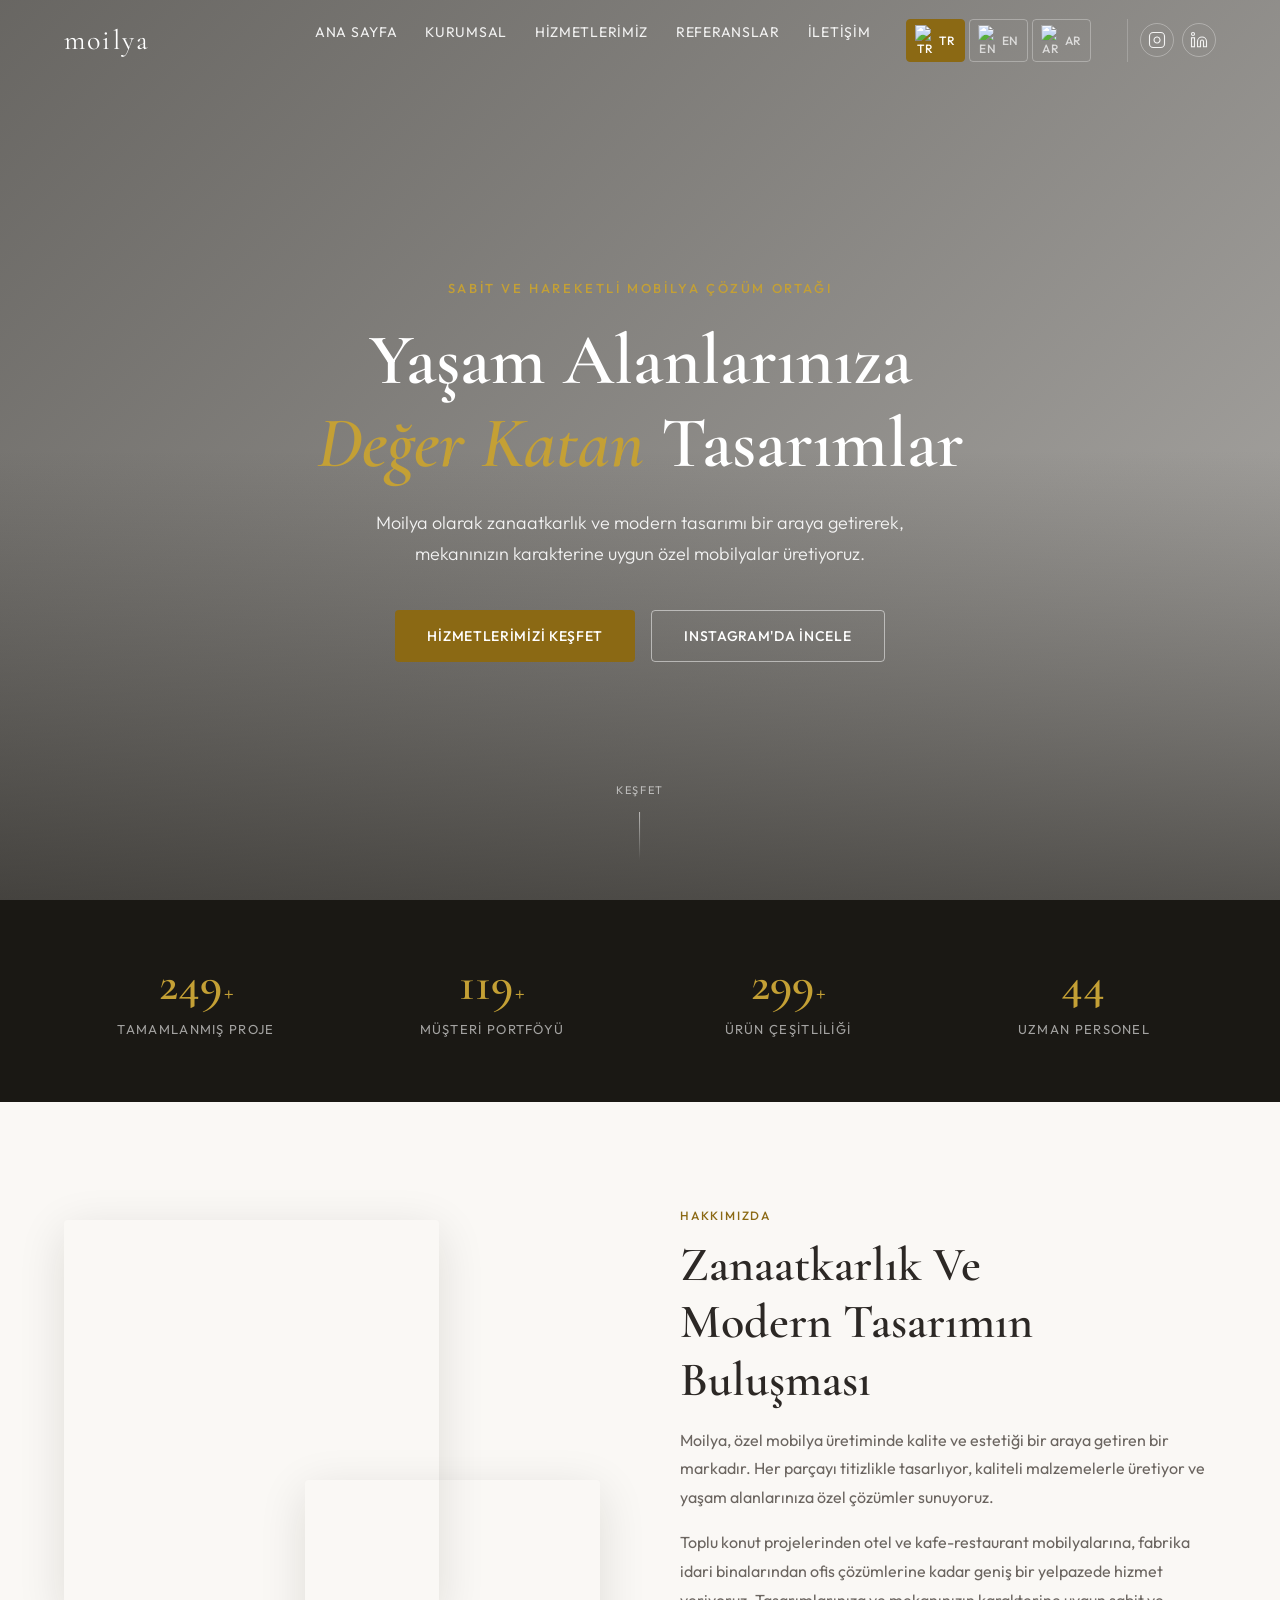
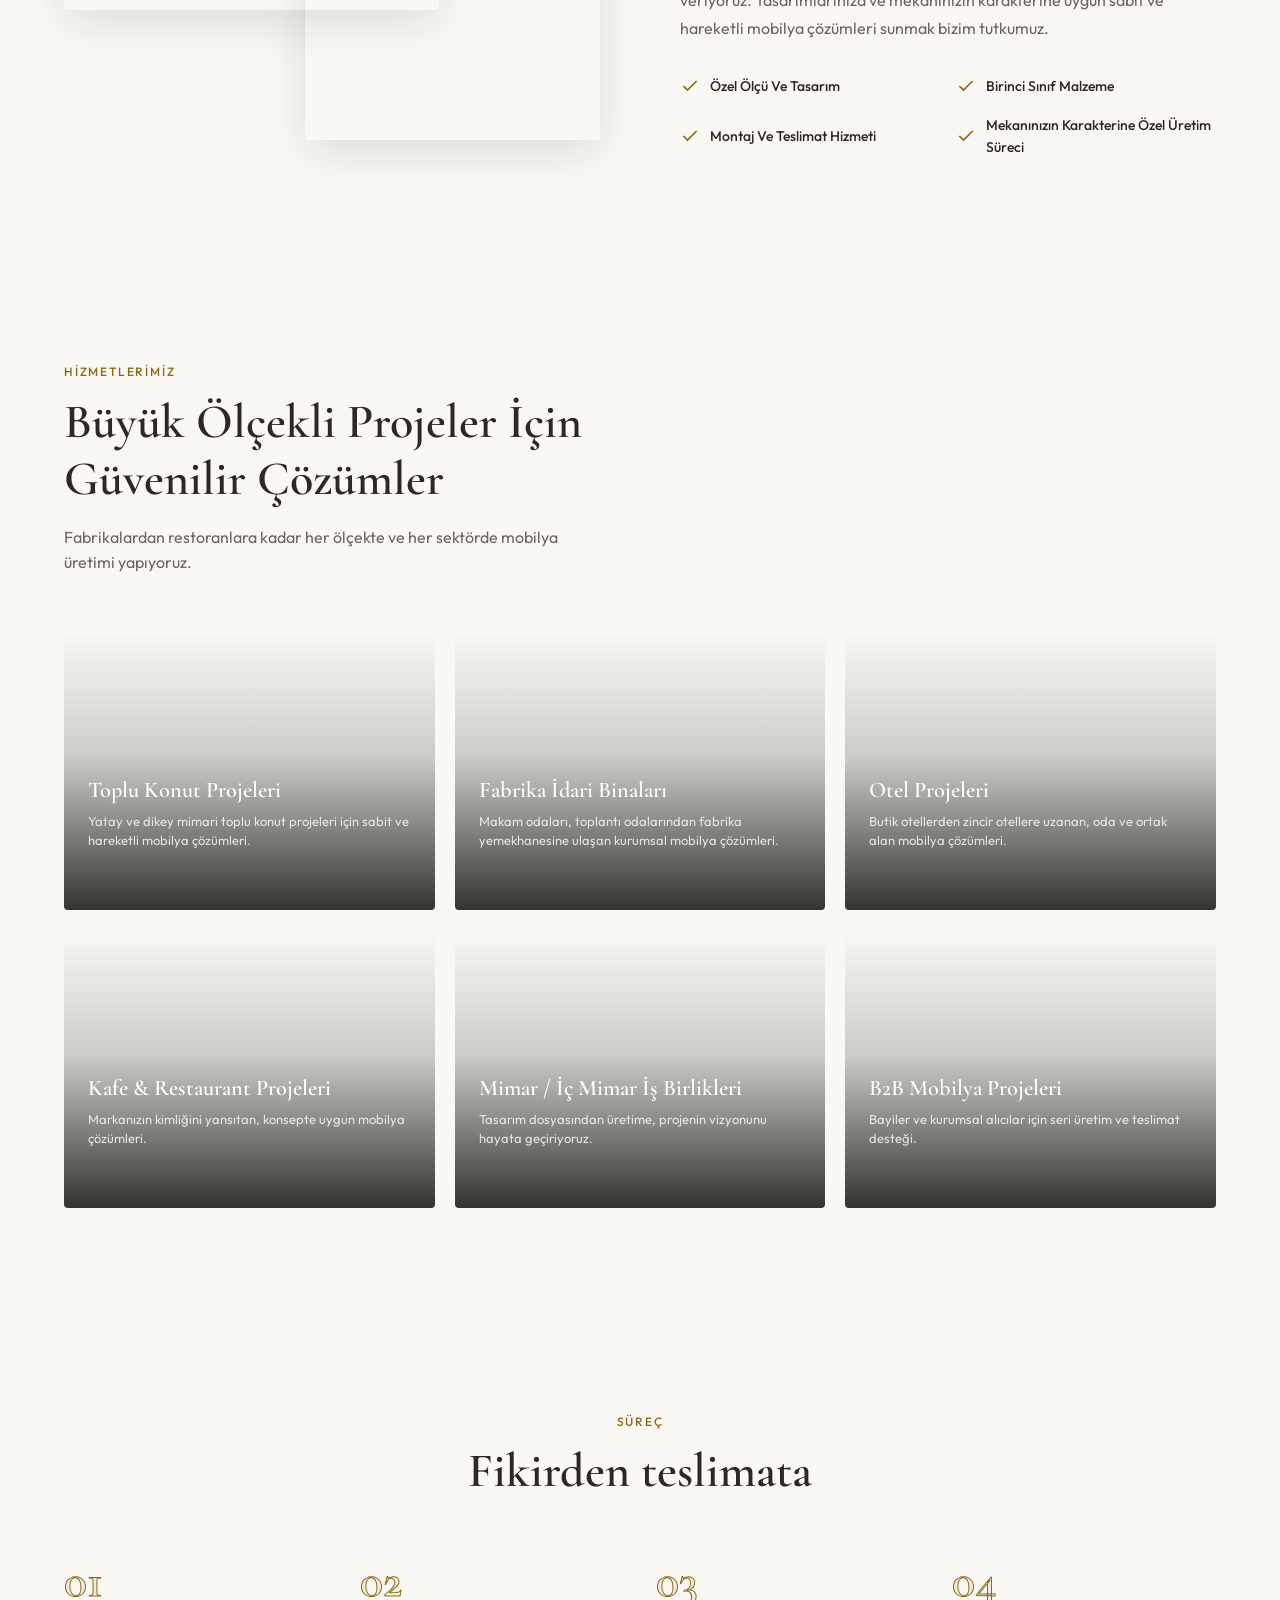
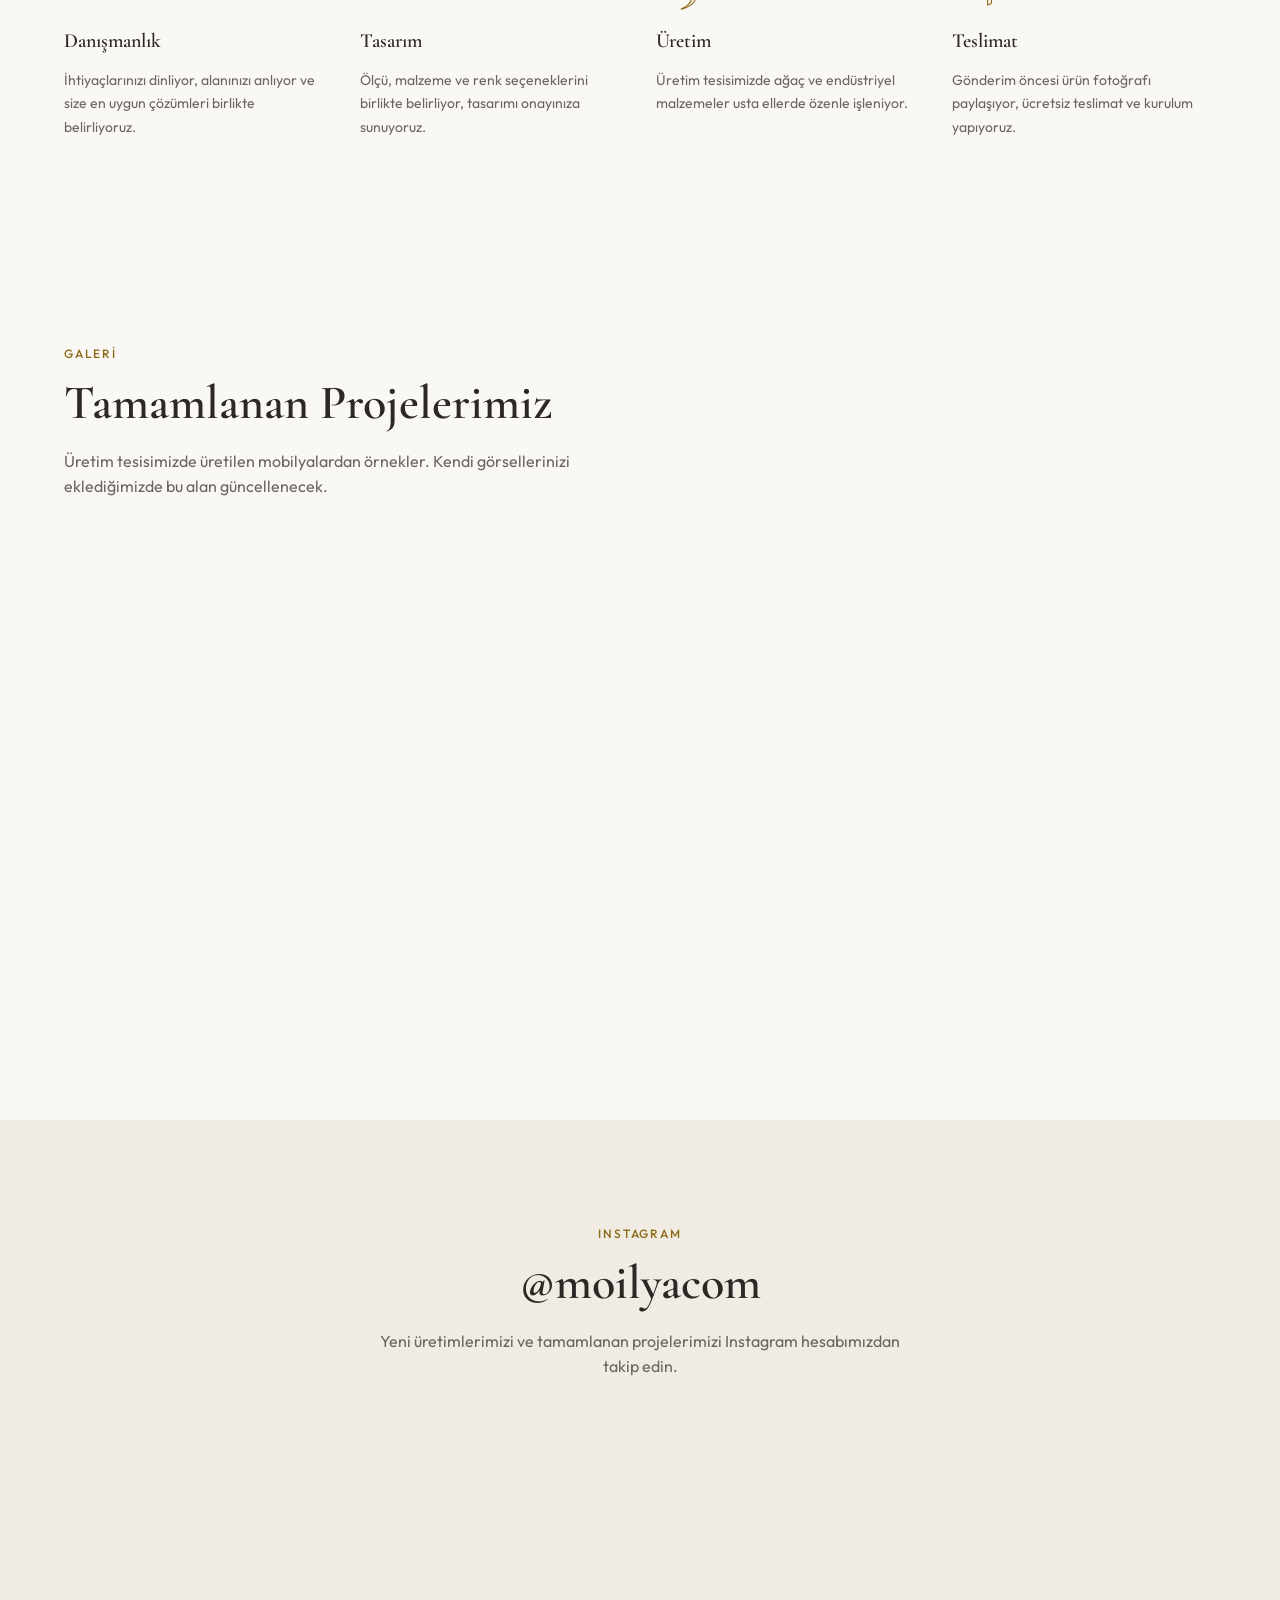
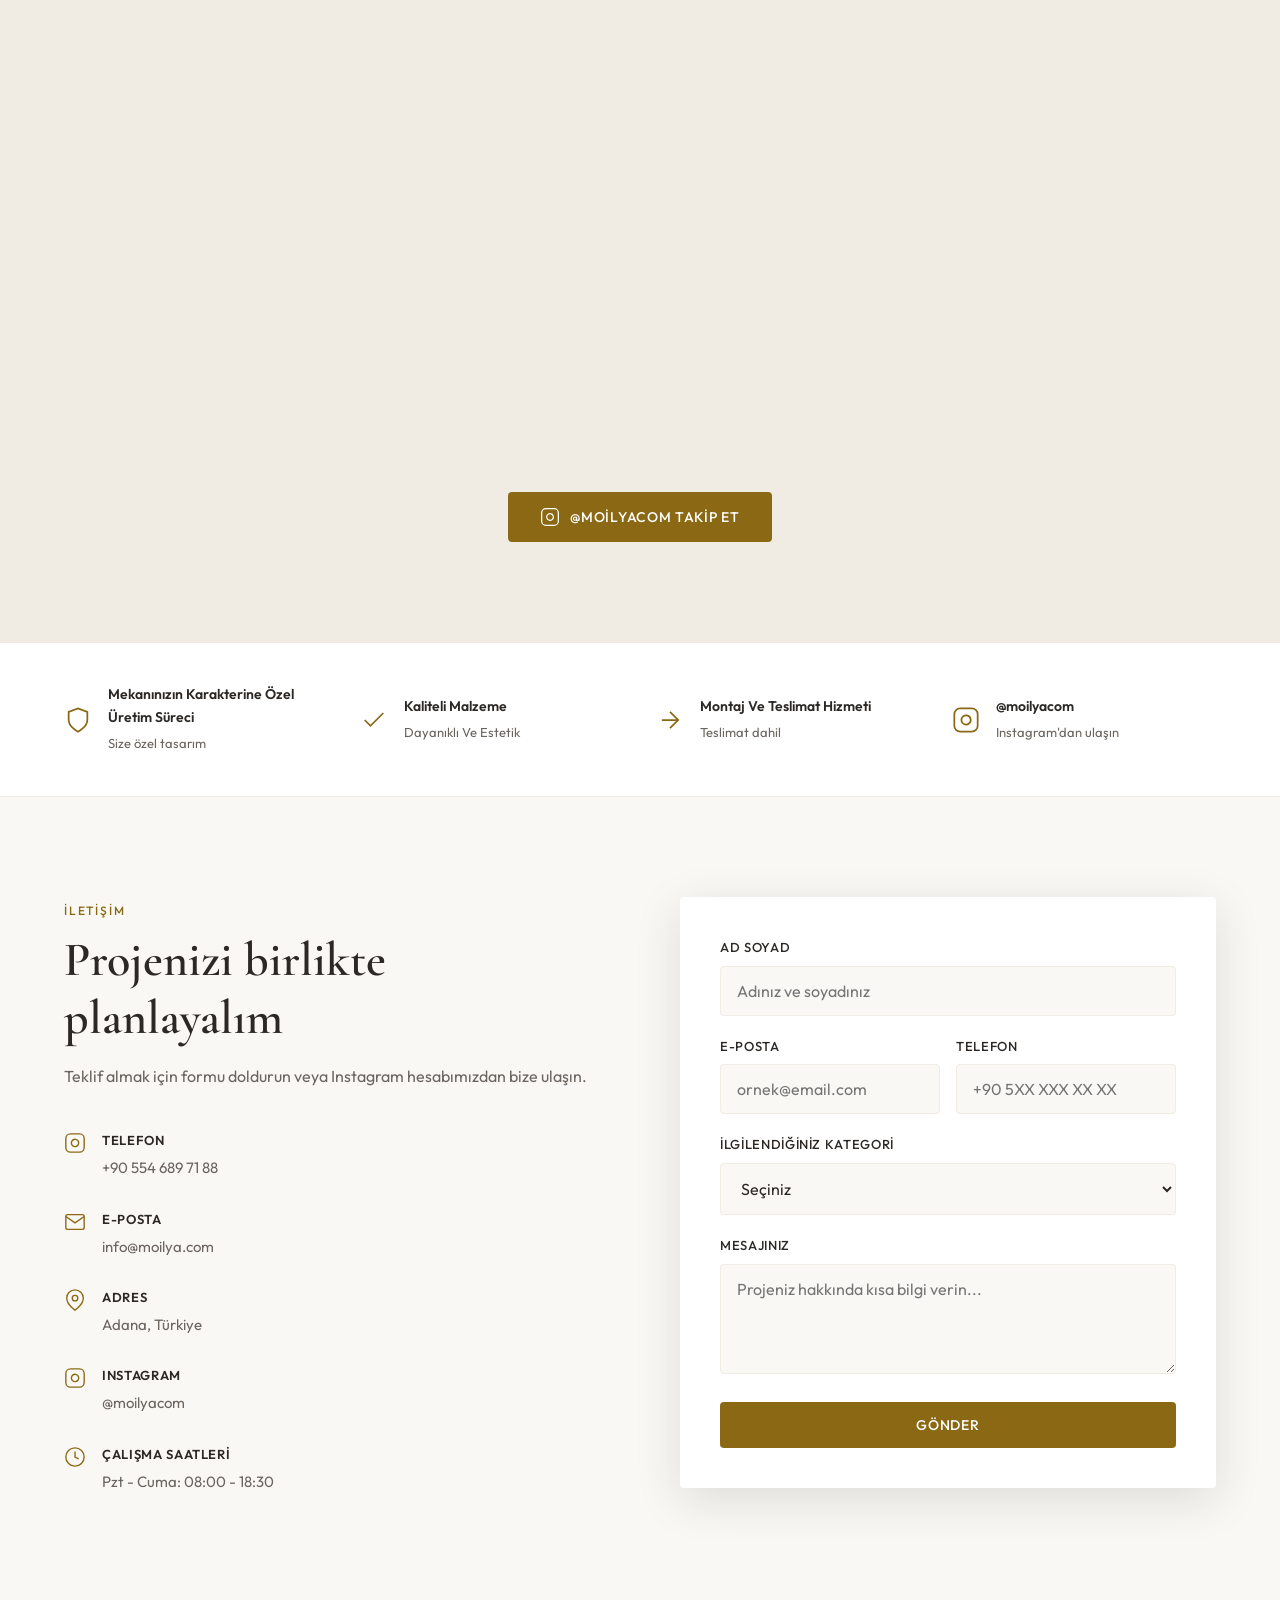
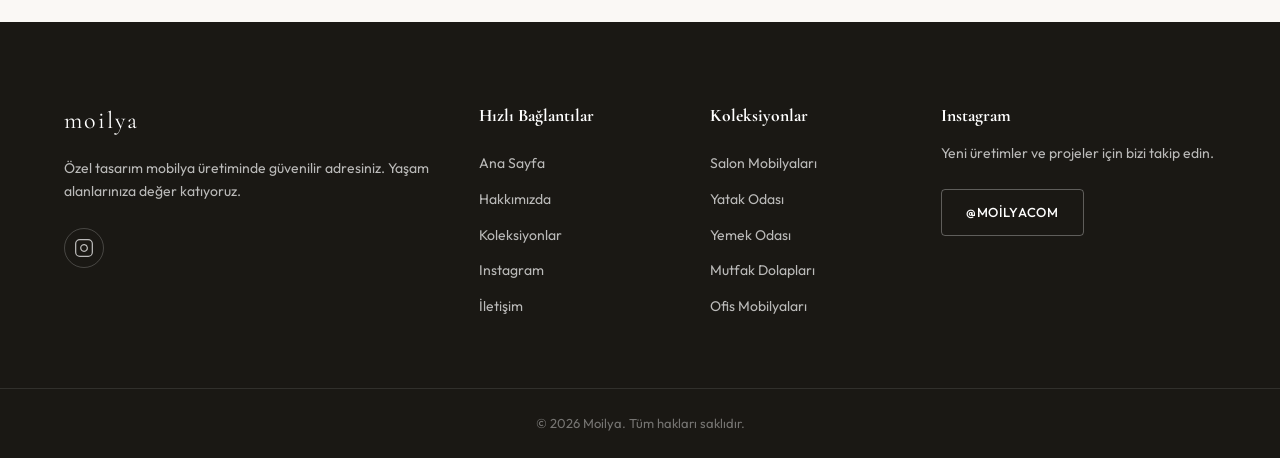
==== commit c9fa856e: "Site revizyonları: Sabit ve hareketli mobilya çözüm ortağı, iletişim bilgileri güncelleme, Instagram" ====
--- a/index.html
+++ b/index.html
@@ -4,7 +4,7 @@
   <meta charset="UTF-8">
   <meta name="viewport" content="width=device-width, initial-scale=1.0">
   <meta name="description" content="Moilya - Özel tasarım mobilya üretimi. Salon, yatak odası, yemek odası ve ofis mobilyalarında kalite ve estetik.">
-  <title>Moilya | Özel Tasarım Mobilya</title>
+  <title>Moilya | Sabit ve Hareketli Mobilya Çözüm Ortağı</title>
   <link rel="icon" href="assets/logo.png" type="image/png">
   <link rel="preconnect" href="https://fonts.googleapis.com">
   <link rel="preconnect" href="https://fonts.gstatic.com" crossorigin>
@@ -55,9 +55,9 @@
     <div class="hero-bg"></div>
     <div class="hero-overlay"></div>
     <div class="hero-content container">
-      <p class="hero-tag">Özel Tasarım Mobilya</p>
-      <h1 class="hero-title">Yaşam alanlarınıza<br><em>değer katan</em> tasarımlar</h1>
-      <p class="hero-desc">Moilya olarak el işçiliği ve modern tasarımı bir araya getirerek, evinize özel mobilyalar üretiyoruz.</p>
+      <p class="hero-tag">Sabit ve Hareketli Mobilya Çözüm Ortağı</p>
+      <h1 class="hero-title">Yaşam Alanlarınıza<br><em>Değer Katan</em> Tasarımlar</h1>
+      <p class="hero-desc">Moilya olarak zanaatkarlık ve modern tasarımı bir araya getirerek, mekanınızın karakterine uygun özel mobilyalar üretiyoruz.</p>
       <div class="hero-actions">
         <a href="#hizmetler" class="btn btn-primary">Hizmetlerimizi Keşfet</a>
         <a href="https://www.instagram.com/moilyacom/" target="_blank" rel="noopener" class="btn btn-outline">Instagram'da İncele</a>
@@ -98,25 +98,25 @@
       </div>
       <div class="about-content">
         <span class="section-tag">Hakkımızda</span>
-        <h2 class="section-title">Zanaatkarlık ve<br>modern tasarımın buluşması</h2>
+        <h2 class="section-title">Zanaatkarlık Ve<br>Modern Tasarımın Buluşması</h2>
         <p class="about-text">Moilya, özel mobilya üretiminde kalite ve estetiği bir araya getiren bir markadır. Her parçayı titizlikle tasarlıyor, kaliteli malzemelerle üretiyor ve yaşam alanlarınıza özel çözümler sunuyoruz.</p>
-        <p class="about-text">Salon takımlarından yatak odası mobilyalarına, mutfak dolaplarından ofis çözümlerine kadar geniş bir yelpazede hizmet veriyoruz. Müşterilerimizin hayallerini gerçeğe dönüştürmek bizim tutkumuz.</p>
+        <p class="about-text">Toplu konut projelerinden otel ve kafe-restaurant mobilyalarına, fabrika idari binalarından ofis çözümlerine kadar geniş bir yelpazede hizmet veriyoruz. Tasarımlarınıza ve mekanınızın karakterine uygun sabit ve hareketli mobilya çözümleri sunmak bizim tutkumuz.</p>
         <ul class="about-features">
           <li>
             <svg width="20" height="20" viewBox="0 0 24 24" fill="none" stroke="currentColor" stroke-width="2"><path d="M20 6L9 17l-5-5"/></svg>
-            Özel ölçü ve tasarım
+            Özel Ölçü Ve Tasarım
           </li>
           <li>
             <svg width="20" height="20" viewBox="0 0 24 24" fill="none" stroke="currentColor" stroke-width="2"><path d="M20 6L9 17l-5-5"/></svg>
-            Birinci sınıf malzeme
+            Birinci Sınıf Malzeme
           </li>
           <li>
             <svg width="20" height="20" viewBox="0 0 24 24" fill="none" stroke="currentColor" stroke-width="2"><path d="M20 6L9 17l-5-5"/></svg>
-            Profesyonel montaj
+            Montaj Ve Teslimat Hizmeti
           </li>
           <li>
             <svg width="20" height="20" viewBox="0 0 24 24" fill="none" stroke="currentColor" stroke-width="2"><path d="M20 6L9 17l-5-5"/></svg>
-            Kişiye özel üretim
+            Mekanınızın Karakterine Özel Üretim Süreci
           </li>
         </ul>
       </div>
@@ -127,8 +127,8 @@
     <div class="container">
       <div class="section-header">
         <span class="section-tag">Hizmetlerimiz</span>
-        <h2 class="section-title">Büyük ölçekli projeler için<br>güvenilir çözümler</h2>
-        <p class="section-desc">Her ölçekte ve her sektörde mobilya üretimi yapıyoruz.</p>
+        <h2 class="section-title">Büyük Ölçekli Projeler İçin<br>Güvenilir Çözümler</h2>
+        <p class="section-desc">Fabrikalardan restoranlara kadar her ölçekte ve her sektörde mobilya üretimi yapıyoruz.</p>
       </div>
       <div class="home-services-grid">
 
@@ -136,7 +136,7 @@
           <div class="home-svc-img" style="background-image:url('https://images.unsplash.com/photo-1545324418-cc1a3fa10c00?w=800&q=80')"></div>
           <div class="home-svc-overlay">
             <h3>Toplu Konut Projeleri</h3>
-            <p>Yüzlerce daire için standart veya özelleştirilmiş mobilya paketleri.</p>
+        <p>Yatay ve dikey mimari toplu konut projeleri için sabit ve hareketli mobilya çözümleri.</p>
             <span class="home-svc-link">Bilgi için tıklayınız →</span>
           </div>
         </a>
@@ -145,7 +145,7 @@
           <div class="home-svc-img" style="background-image:url('https://images.unsplash.com/photo-1497366754035-f200968a6e72?w=800&q=80')"></div>
           <div class="home-svc-overlay">
             <h3>Fabrika İdari Binaları</h3>
-            <p>Ofisten yemekhanesine, resepsiyondan toplantı salonuna komple donatım.</p>
+            <p>Makam odaları, toplantı odalarından fabrika yemekhanesine ulaşan kurumsal mobilya çözümleri.</p>
             <span class="home-svc-link">Bilgi için tıklayınız →</span>
           </div>
         </a>
@@ -154,7 +154,7 @@
           <div class="home-svc-img" style="background-image:url('https://images.unsplash.com/photo-1631049307264-da0ec9d70304?w=800&q=80')"></div>
           <div class="home-svc-overlay">
             <h3>Otel Projeleri</h3>
-            <p>Butik otellerden zincir otellere, oda ve ortak alan mobilyası.</p>
+            <p>Butik otellerden zincir otellere uzanan, oda ve ortak alan mobilya çözümleri.</p>
             <span class="home-svc-link">Bilgi için tıklayınız →</span>
           </div>
         </a>
@@ -163,7 +163,7 @@
           <div class="home-svc-img" style="background-image:url('https://images.unsplash.com/photo-1554118811-1e0d58224f24?w=800&q=80')"></div>
           <div class="home-svc-overlay">
             <h3>Kafe &amp; Restaurant Projeleri</h3>
-            <p>Markanızın kimliğini yansıtan, konsepte özel atmosferler.</p>
+            <p>Markanızın kimliğini yansıtan, konsepte uygun mobilya çözümleri.</p>
             <span class="home-svc-link">Bilgi için tıklayınız →</span>
           </div>
         </a>
@@ -172,7 +172,7 @@
           <div class="home-svc-img" style="background-image:url('https://images.unsplash.com/photo-1524758631624-e2822e304c36?w=800&q=80')"></div>
           <div class="home-svc-overlay">
             <h3>Mimar / İç Mimar İş Birlikleri</h3>
-            <p>Tasarım dosyasından üretime, projenin vizyonunu aynen hayata geçiriyoruz.</p>
+            <p>Tasarım dosyasından üretime, projenin vizyonunu hayata geçiriyoruz.</p>
             <span class="home-svc-link">Bilgi için tıklayınız →</span>
           </div>
         </a>
@@ -181,7 +181,7 @@
           <div class="home-svc-img" style="background-image:url('https://images.unsplash.com/photo-1553062407-98eeb64c6a62?w=800&q=80')"></div>
           <div class="home-svc-overlay">
             <h3>B2B Mobilya Projeleri</h3>
-            <p>Bayiler ve kurumsal alıcılar için fason üretim ve lojistik destek.</p>
+            <p>Bayiler ve kurumsal alıcılar için seri üretim ve teslimat desteği.</p>
             <span class="home-svc-link">Bilgi için tıklayınız →</span>
           </div>
         </a>
@@ -210,7 +210,7 @@
         <div class="process-step">
           <div class="process-number">03</div>
           <h3>Üretim</h3>
-          <p>Atölyemizde masif ahşap malzemeler usta ellerde özenle işleniyor.</p>
+          <p>Üretim tesisimizde ağaç ve endüstriyel malzemeler usta ellerde özenle işleniyor.</p>
         </div>
         <div class="process-step">
           <div class="process-number">04</div>
@@ -225,8 +225,8 @@
     <div class="container">
       <div class="section-header">
         <span class="section-tag">Galeri</span>
-        <h2 class="section-title">Tamamlanan projelerimiz</h2>
-        <p class="section-desc">Moilya atölyesinde üretilen mobilyalardan örnekler. Kendi görsellerinizi eklediğimizde bu alan güncellenecek.</p>
+        <h2 class="section-title">Tamamlanan Projelerimiz</h2>
+        <p class="section-desc">Üretim tesisimizde üretilen mobilyalardan örnekler. Kendi görsellerinizi eklediğimizde bu alan güncellenecek.</p>
       </div>
       <div class="gallery-grid">
         <div class="gallery-item gallery-item-1"></div>
@@ -248,22 +248,22 @@
       </div>
       <div class="instagram-embed-grid">
         <div class="ig-embed-item">
-          <blockquote class="instagram-media" data-instgrm-permalink="https://www.instagram.com/p/Da79SxdIq-A/" data-instgrm-version="14"></blockquote>
+          <blockquote class="instagram-media" data-instgrm-permalink="https://www.instagram.com/reel/DdGJHt4hy3L/" data-instgrm-version="14"></blockquote>
         </div>
         <div class="ig-embed-item">
           <blockquote class="instagram-media" data-instgrm-permalink="https://www.instagram.com/reel/Da5hCzsIH5F/" data-instgrm-version="14"></blockquote>
         </div>
         <div class="ig-embed-item">
-          <blockquote class="instagram-media" data-instgrm-permalink="https://www.instagram.com/p/Da3IEBboJec/" data-instgrm-version="14"></blockquote>
+          <blockquote class="instagram-media" data-instgrm-permalink="https://www.instagram.com/reel/Dc5r6KjIXQa/" data-instgrm-version="14"></blockquote>
         </div>
         <div class="ig-embed-item">
           <blockquote class="instagram-media" data-instgrm-permalink="https://www.instagram.com/reel/DYwzNgAIsZ3/" data-instgrm-version="14"></blockquote>
         </div>
         <div class="ig-embed-item">
-          <blockquote class="instagram-media" data-instgrm-permalink="https://www.instagram.com/p/DYtq-pyoAyU/" data-instgrm-version="14"></blockquote>
-        </div>
-        <div class="ig-embed-item">
-          <blockquote class="instagram-media" data-instgrm-permalink="https://www.instagram.com/p/DX1i2HmCGeM/" data-instgrm-version="14"></blockquote>
+          <blockquote class="instagram-media" data-instgrm-permalink="https://www.instagram.com/reel/DXPWwTPCN_U/" data-instgrm-version="14"></blockquote>
+        </div>
+        <div class="ig-embed-item">
+          <blockquote class="instagram-media" data-instgrm-permalink="https://www.instagram.com/reel/DWVoak5CGRS/" data-instgrm-version="14"></blockquote>
         </div>
       </div>
       <script async src="//www.instagram.com/embed.js"></script>
@@ -281,7 +281,7 @@
       <div class="feature">
         <svg width="28" height="28" viewBox="0 0 24 24" fill="none" stroke="currentColor" stroke-width="1.5"><path d="M12 22s8-4 8-10V5l-8-3-8 3v7c0 6 8 10 8 10z"/></svg>
         <div>
-          <strong>Özel Üretim</strong>
+          <strong>Mekanınızın Karakterine Özel Üretim Süreci</strong>
           <span>Size özel tasarım</span>
         </div>
       </div>
@@ -289,13 +289,13 @@
         <svg width="28" height="28" viewBox="0 0 24 24" fill="none" stroke="currentColor" stroke-width="1.5"><path d="M20 6L9 17l-5-5"/></svg>
         <div>
           <strong>Kaliteli Malzeme</strong>
-          <span>Dayanıklı ve estetik</span>
+          <span>Dayanıklı Ve Estetik</span>
         </div>
       </div>
       <div class="feature">
         <svg width="28" height="28" viewBox="0 0 24 24" fill="none" stroke="currentColor" stroke-width="1.5"><path d="M5 12h14M12 5l7 7-7 7"/></svg>
         <div>
-          <strong>Profesyonel Montaj</strong>
+          <strong>Montaj Ve Teslimat Hizmeti</strong>
           <span>Teslimat dahil</span>
         </div>
       </div>
@@ -320,8 +320,7 @@
             <svg width="22" height="22" viewBox="0 0 24 24" fill="none" stroke="currentColor" stroke-width="1.5"><rect x="2" y="2" width="20" height="20" rx="5"/><path d="M16 11.37A4 4 0 1112.63 8 4 4 0 0116 11.37z"/><line x1="17.5" y1="6.5" x2="17.51" y2="6.5"/></svg>
             <div>
               <strong>Telefon</strong>
-              <span><a href="tel:+902121234567">0212 123 45 67</a></span>
-              <span><a href="tel:+905551234567">0555 123 45 67</a> (WhatsApp)</span>
+              <span><a href="tel:+905546897188">+90 554 689 71 88</a></span>
             </div>
           </li>
           <li>
@@ -335,7 +334,7 @@
             <svg width="22" height="22" viewBox="0 0 24 24" fill="none" stroke="currentColor" stroke-width="1.5"><path d="M21 10c0 7-9 13-9 13s-9-6-9-13a9 9 0 0118 0z"/><circle cx="12" cy="10" r="3"/></svg>
             <div>
               <strong>Adres</strong>
-              <span>İstanbul, Türkiye</span>
+              <span>Adana, Türkiye</span>
             </div>
           </li>
           <li>
@@ -349,7 +348,7 @@
             <svg width="22" height="22" viewBox="0 0 24 24" fill="none" stroke="currentColor" stroke-width="1.5"><circle cx="12" cy="12" r="10"/><polyline points="12 6 12 12 16 14"/></svg>
             <div>
               <strong>Çalışma Saatleri</strong>
-              <span>Pzt - Cmt: 09:00 - 19:00</span>
+              <span>Pzt - Cuma: 08:00 - 18:30</span>
             </div>
           </li>
         </ul>
@@ -373,11 +372,12 @@
           <label for="category">İlgilendiğiniz Kategori</label>
           <select id="category" name="category">
             <option value="">Seçiniz</option>
-            <option value="salon">Salon Mobilyaları</option>
-            <option value="yatak">Yatak Odası</option>
-            <option value="yemek">Yemek Odası</option>
-            <option value="mutfak">Mutfak Dolapları</option>
-            <option value="ofis">Ofis Mobilyaları</option>
+            <option value="toplu-konut">Toplu Konut Projeleri</option>
+            <option value="fabrika">Fabrika İdari Binaları</option>
+            <option value="otel">Otel Projeleri</option>
+            <option value="kafe-restaurant">Kafe & Restaurant Projeleri</option>
+            <option value="mimar">Mimar / İç Mimar İş Birlikleri</option>
+            <option value="b2b">B2B Mobilya Projeleri</option>
             <option value="ozel">Özel Tasarım</option>
           </select>
         </div>
--- a/styles.css
+++ b/styles.css
@@ -1381,6 +1381,9 @@
   align-items: center;
   font-size: 13px;
   color: var(--color-text-light);
+  list-style: none;
+  padding: 0;
+  margin: 0;
 }
 
 .breadcrumb ol li + li::before {
